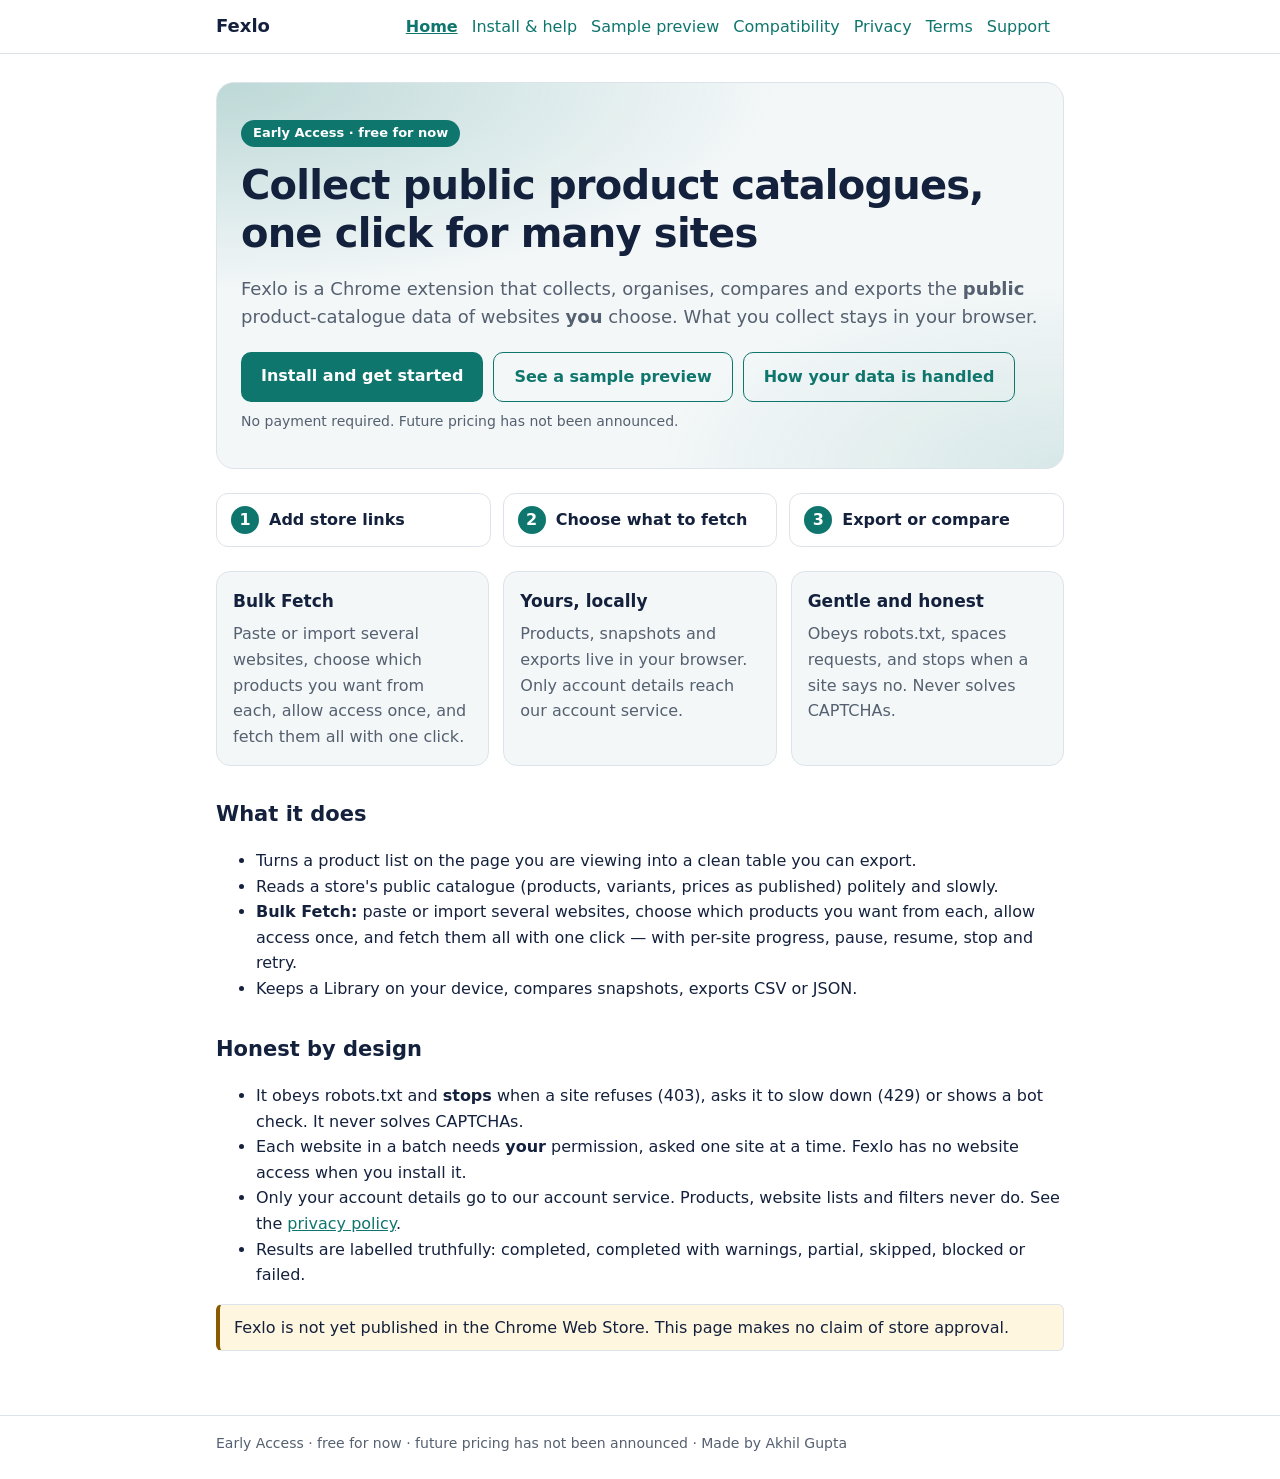
==== index.html @ f98edcd8 "Fexlo public information pages (privacy, terms, support, install, compatibility) Co-Authored-By: Cla" ====
<!doctype html>
<html lang="en">
<head>
<meta charset="utf-8">
<meta name="viewport" content="width=device-width, initial-scale=1">
<meta http-equiv="Content-Security-Policy" content="default-src 'none'; style-src 'self'; script-src 'self'; img-src 'self' data:; connect-src 'none'; base-uri 'none'; form-action 'none'">
<meta name="referrer" content="no-referrer">
<meta name="description" content="Fexlo is a Chrome extension that collects, organises, compares and exports public product-catalogue data from websites you choose. Your data stays in your browser.">
<title>Fexlo — collect, organise and export public product catalogues</title>
<link rel="stylesheet" href="assets/site.css">
</head>
<body>
<header class="site"><div class="wrap"><a class="brand" href="index.html">Fexlo</a><nav aria-label="Main"><a href="index.html" aria-current="page">Home</a><a href="install.html">Install & help</a><a href="sample.html">Sample preview</a><a href="compatibility.html">Compatibility</a><a href="privacy.html">Privacy</a><a href="terms.html">Terms</a><a href="support.html">Support</a></nav></div></header>
<main><div class="wrap">
<section class="hero"><span class="badge">Early Access · free for now</span>
<h1>Collect public product catalogues, one click for many sites</h1>
<p class="lead">Fexlo is a Chrome extension that collects, organises, compares and exports the <strong>public</strong> product-catalogue data of websites <strong>you</strong> choose. What you collect stays in your browser.</p>
<p class="cta"><a class="btn" href="install.html">Install and get started</a> <a class="btn ghost" href="sample.html">See a sample preview</a> <a class="btn ghost" href="privacy.html">How your data is handled</a></p>
<p class="fine">No payment required. Future pricing has not been announced.</p></section>
<ol class="steps"><li><b>1</b><span>Add store links</span></li><li><b>2</b><span>Choose what to fetch</span></li><li><b>3</b><span>Export or compare</span></li></ol>
<div class="grid"><div class="tile"><h3>Bulk Fetch</h3><p>Paste or import several websites, choose which products you want from each, allow access once, and fetch them all with one click.</p></div><div class="tile"><h3>Yours, locally</h3><p>Products, snapshots and exports live in your browser. Only account details reach our account service.</p></div><div class="tile"><h3>Gentle and honest</h3><p>Obeys robots.txt, spaces requests, and stops when a site says no. Never solves CAPTCHAs.</p></div></div>
<h2>What it does</h2>
<ul>
<li>Turns a product list on the page you are viewing into a clean table you can export.</li>
<li>Reads a store's public catalogue (products, variants, prices as published) politely and slowly.</li>
<li><strong>Bulk Fetch:</strong> paste or import several websites, choose which products you want from each, allow access once, and fetch them all with one click — with per-site progress, pause, resume, stop and retry.</li>
<li>Keeps a Library on your device, compares snapshots, exports CSV or JSON.</li>
</ul>
<h2>Honest by design</h2>
<ul>
<li>It obeys robots.txt and <strong>stops</strong> when a site refuses (403), asks it to slow down (429) or shows a bot check. It never solves CAPTCHAs.</li>
<li>Each website in a batch needs <strong>your</strong> permission, asked one site at a time. Fexlo has no website access when you install it.</li>
<li>Only your account details go to our account service. Products, website lists and filters never do. See the <a href="privacy.html">privacy policy</a>.</li>
<li>Results are labelled truthfully: completed, completed with warnings, partial, skipped, blocked or failed.</li>
</ul>
<div class="notice">Fexlo is not yet published in the Chrome Web Store. This page makes no claim of store approval.</div>
</div></main>
<footer class="site"><div class="wrap">Early Access · free for now · future pricing has not been announced · Made by Akhil Gupta</div></footer>

</body>
</html>
---- assets/site.css ----
:root { --bg: #ffffff; --fg: #14213d; --muted: #556070; --line: #dde3ea; --accent: #0f766e; --accent-fg: #ffffff; --soft: #f3f7f8; --warn: #8a5a00; --warn-soft: #fff6e0; }
@media (prefers-color-scheme: dark) { :root { --bg: #0e1620; --fg: #e8eef5; --muted: #a7b3c2; --line: #263445; --accent: #2dd4bf; --accent-fg: #06201d; --soft: #15212e; --warn: #f5c25b; --warn-soft: #2b2310; } }
* { box-sizing: border-box; }
body { margin: 0; background: var(--bg); color: var(--fg); font: 16px/1.6 system-ui, -apple-system, "Segoe UI", Roboto, sans-serif; }
a { color: var(--accent); }
.wrap { max-width: 880px; margin: 0 auto; padding: 0 16px; }
header.site { border-bottom: 1px solid var(--line); }
header.site .wrap { display: flex; flex-wrap: wrap; align-items: center; justify-content: space-between; gap: 8px 16px; padding-top: 12px; padding-bottom: 12px; }
header.site .brand { font-weight: 700; font-size: 18px; color: var(--fg); text-decoration: none; }
nav a { margin-right: 14px; text-decoration: none; }
nav a[aria-current="page"] { font-weight: 700; text-decoration: underline; }
main { padding: 28px 0 48px; }
h1 { font-size: 30px; line-height: 1.2; margin: 0 0 12px; }
h2 { font-size: 21px; margin: 32px 0 8px; }
h3 { font-size: 17px; margin: 22px 0 6px; }
.lead { font-size: 18px; color: var(--muted); }
.card { background: var(--soft); border: 1px solid var(--line); border-radius: 10px; padding: 14px 16px; margin: 16px 0; }
.notice { background: var(--warn-soft); border: 1px solid var(--line); border-left: 4px solid var(--warn); border-radius: 6px; padding: 10px 14px; margin: 16px 0; }
.table-scroll { overflow-x: auto; }
table { border-collapse: collapse; width: 100%; font-size: 15px; }
th, td { text-align: left; padding: 8px 10px; border-bottom: 1px solid var(--line); vertical-align: top; }
code { background: var(--soft); padding: 1px 5px; border-radius: 4px; font-size: .92em; }
blockquote { margin: 16px 0; padding: 4px 14px; border-left: 4px solid var(--line); color: var(--muted); }
footer.site { border-top: 1px solid var(--line); color: var(--muted); font-size: 14px; }
footer.site .wrap { padding-top: 16px; padding-bottom: 24px; }
label { display: block; font-weight: 600; margin: 14px 0 4px; }
input[type=password] { width: 100%; padding: 10px; font: inherit; border: 1px solid var(--line); border-radius: 6px; background: var(--bg); color: var(--fg); }
button { font: inherit; padding: 10px 16px; border-radius: 6px; border: 1px solid var(--accent); background: var(--accent); color: var(--accent-fg); cursor: pointer; margin-top: 14px; }
button:disabled { opacity: .6; cursor: default; }
.err { color: #b42318; min-height: 1.2em; font-size: 14px; }
@media (prefers-color-scheme: dark) { .err { color: #ff8a80; } }
:focus-visible { outline: 3px solid var(--accent); outline-offset: 2px; }
@media (max-width: 480px) { h1 { font-size: 25px; } }

.hero { padding: 36px 24px; margin: 0 0 24px; border-radius: 18px; border: 1px solid var(--line); background: radial-gradient(110% 90% at 0% 0%, color-mix(in srgb, var(--accent) 24%, transparent), transparent 60%), radial-gradient(80% 80% at 100% 100%, color-mix(in srgb, var(--accent) 12%, transparent), transparent 60%), var(--soft); }
.hero h1 { font-size: 40px; letter-spacing: -.02em; }
.badge { display: inline-block; padding: 3px 12px; border-radius: 999px; background: var(--accent); color: var(--accent-fg); font-size: 13px; font-weight: 700; margin-bottom: 14px; }
.cta { display: flex; flex-wrap: wrap; gap: 10px; margin: 20px 0 8px; }
.btn { display: inline-block; padding: 11px 20px; border-radius: 10px; background: var(--accent); color: var(--accent-fg); font-weight: 700; text-decoration: none; }
.btn.ghost { background: transparent; color: var(--accent); border: 1px solid var(--accent); }
.fine { color: var(--muted); font-size: 14px; margin: 4px 0 0; }
.steps { list-style: none; display: grid; grid-template-columns: repeat(3, 1fr); gap: 12px; padding: 0; margin: 0 0 24px; }
.steps li { display: flex; align-items: center; gap: 10px; padding: 12px 14px; border: 1px solid var(--line); border-radius: 12px; font-weight: 600; }
.steps b { display: grid; place-items: center; flex: none; width: 28px; height: 28px; border-radius: 50%; background: var(--accent); color: var(--accent-fg); }
.grid { display: grid; grid-template-columns: repeat(auto-fit, minmax(220px, 1fr)); gap: 14px; margin: 0 0 8px; }
.tile { border: 1px solid var(--line); border-radius: 14px; padding: 16px; background: var(--soft); }
.tile h3 { margin: 0 0 6px; } .tile p { margin: 0; color: var(--muted); }
@media (max-width: 600px) { .hero h1 { font-size: 28px; } .steps { grid-template-columns: 1fr; } }
@media (prefers-reduced-motion: no-preference) { .btn { transition: transform .12s ease; } .btn:hover { transform: translateY(-1px); } }
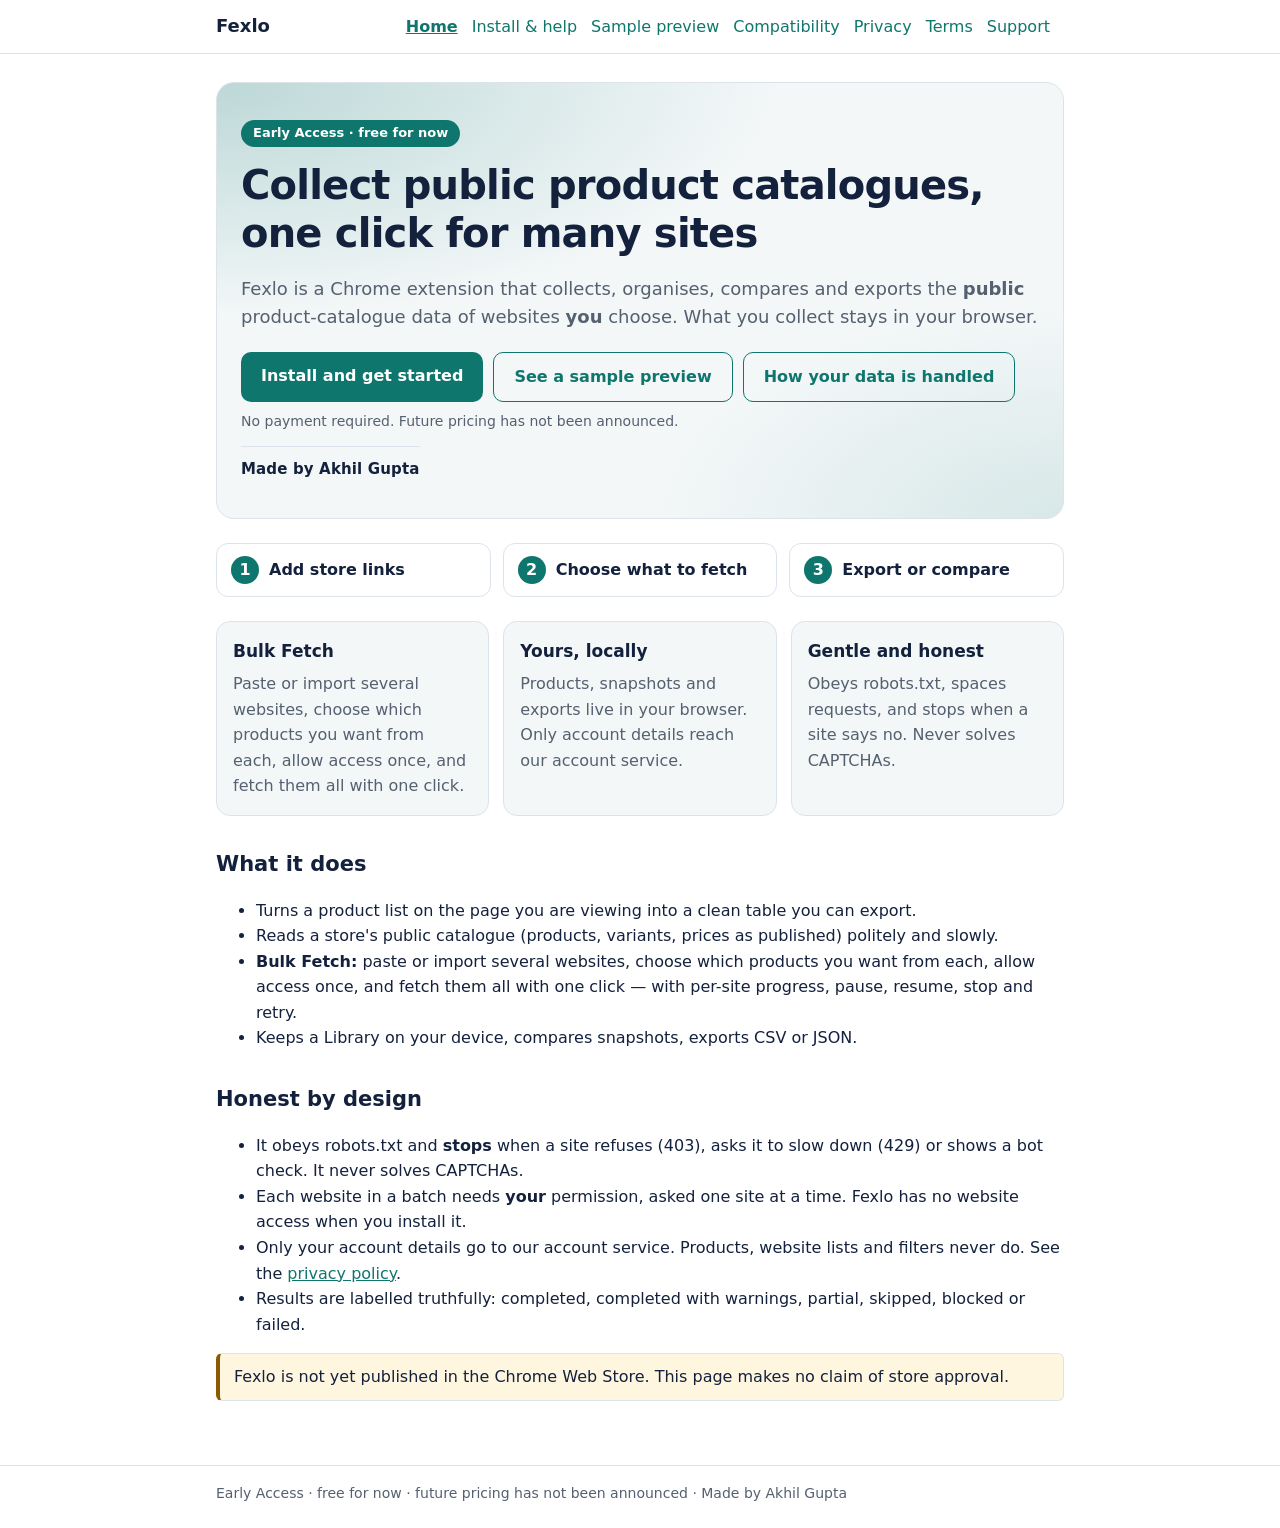
==== commit 34b2d886: "Callback page no longer claims verification without a token; creator credit on the homepage Co-Autho" ====
--- a/index.html
+++ b/index.html
@@ -16,7 +16,8 @@
 <h1>Collect public product catalogues, one click for many sites</h1>
 <p class="lead">Fexlo is a Chrome extension that collects, organises, compares and exports the <strong>public</strong> product-catalogue data of websites <strong>you</strong> choose. What you collect stays in your browser.</p>
 <p class="cta"><a class="btn" href="install.html">Install and get started</a> <a class="btn ghost" href="sample.html">See a sample preview</a> <a class="btn ghost" href="privacy.html">How your data is handled</a></p>
-<p class="fine">No payment required. Future pricing has not been announced.</p></section>
+<p class="fine">No payment required. Future pricing has not been announced.</p>
+<p class="credit">Made by Akhil Gupta</p></section>
 <ol class="steps"><li><b>1</b><span>Add store links</span></li><li><b>2</b><span>Choose what to fetch</span></li><li><b>3</b><span>Export or compare</span></li></ol>
 <div class="grid"><div class="tile"><h3>Bulk Fetch</h3><p>Paste or import several websites, choose which products you want from each, allow access once, and fetch them all with one click.</p></div><div class="tile"><h3>Yours, locally</h3><p>Products, snapshots and exports live in your browser. Only account details reach our account service.</p></div><div class="tile"><h3>Gentle and honest</h3><p>Obeys robots.txt, spaces requests, and stops when a site says no. Never solves CAPTCHAs.</p></div></div>
 <h2>What it does</h2>
--- a/assets/site.css
+++ b/assets/site.css
@@ -39,6 +39,7 @@
 .btn { display: inline-block; padding: 11px 20px; border-radius: 10px; background: var(--accent); color: var(--accent-fg); font-weight: 700; text-decoration: none; }
 .btn.ghost { background: transparent; color: var(--accent); border: 1px solid var(--accent); }
 .fine { color: var(--muted); font-size: 14px; margin: 4px 0 0; }
+.credit { display: inline-block; margin: 14px 0 0; padding-top: 10px; border-top: 1px solid var(--line); font-weight: 700; font-size: 15px; letter-spacing: .01em; }
 .steps { list-style: none; display: grid; grid-template-columns: repeat(3, 1fr); gap: 12px; padding: 0; margin: 0 0 24px; }
 .steps li { display: flex; align-items: center; gap: 10px; padding: 12px 14px; border: 1px solid var(--line); border-radius: 12px; font-weight: 600; }
 .steps b { display: grid; place-items: center; flex: none; width: 28px; height: 28px; border-radius: 50%; background: var(--accent); color: var(--accent-fg); }
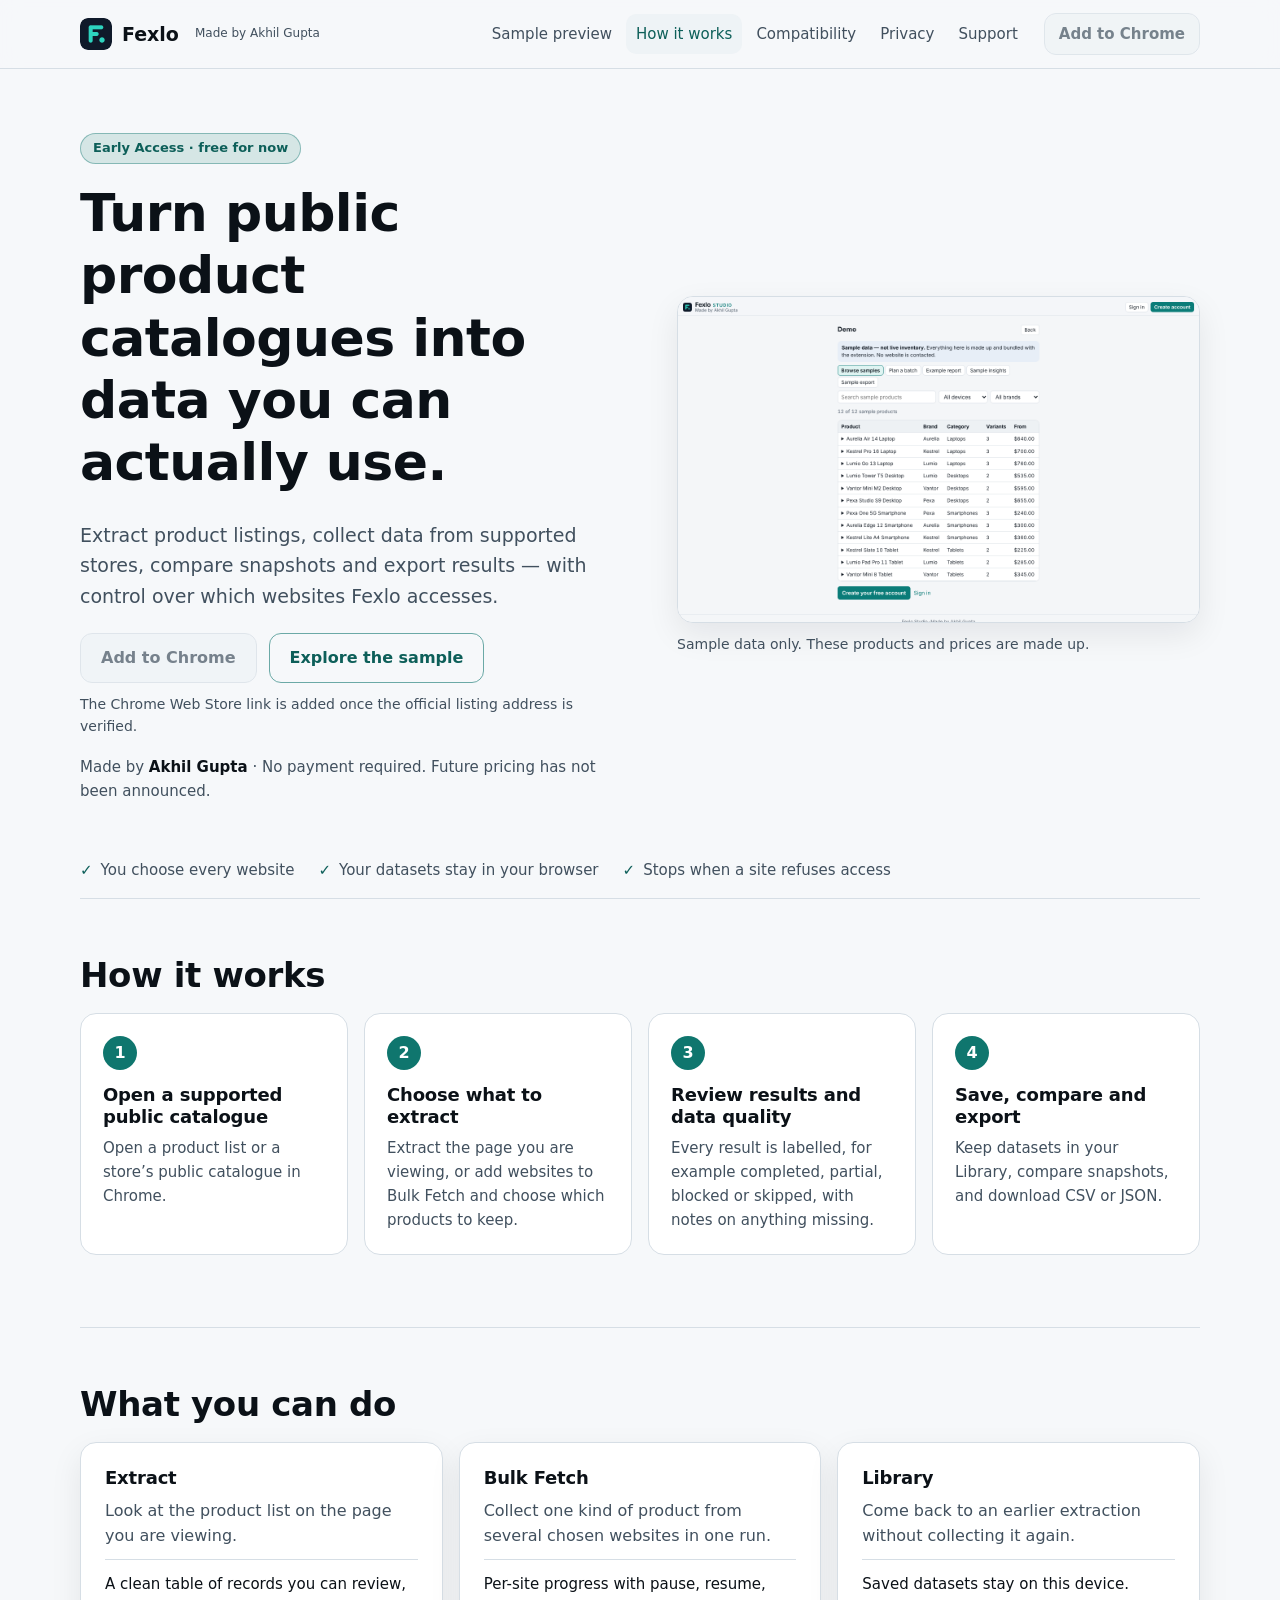
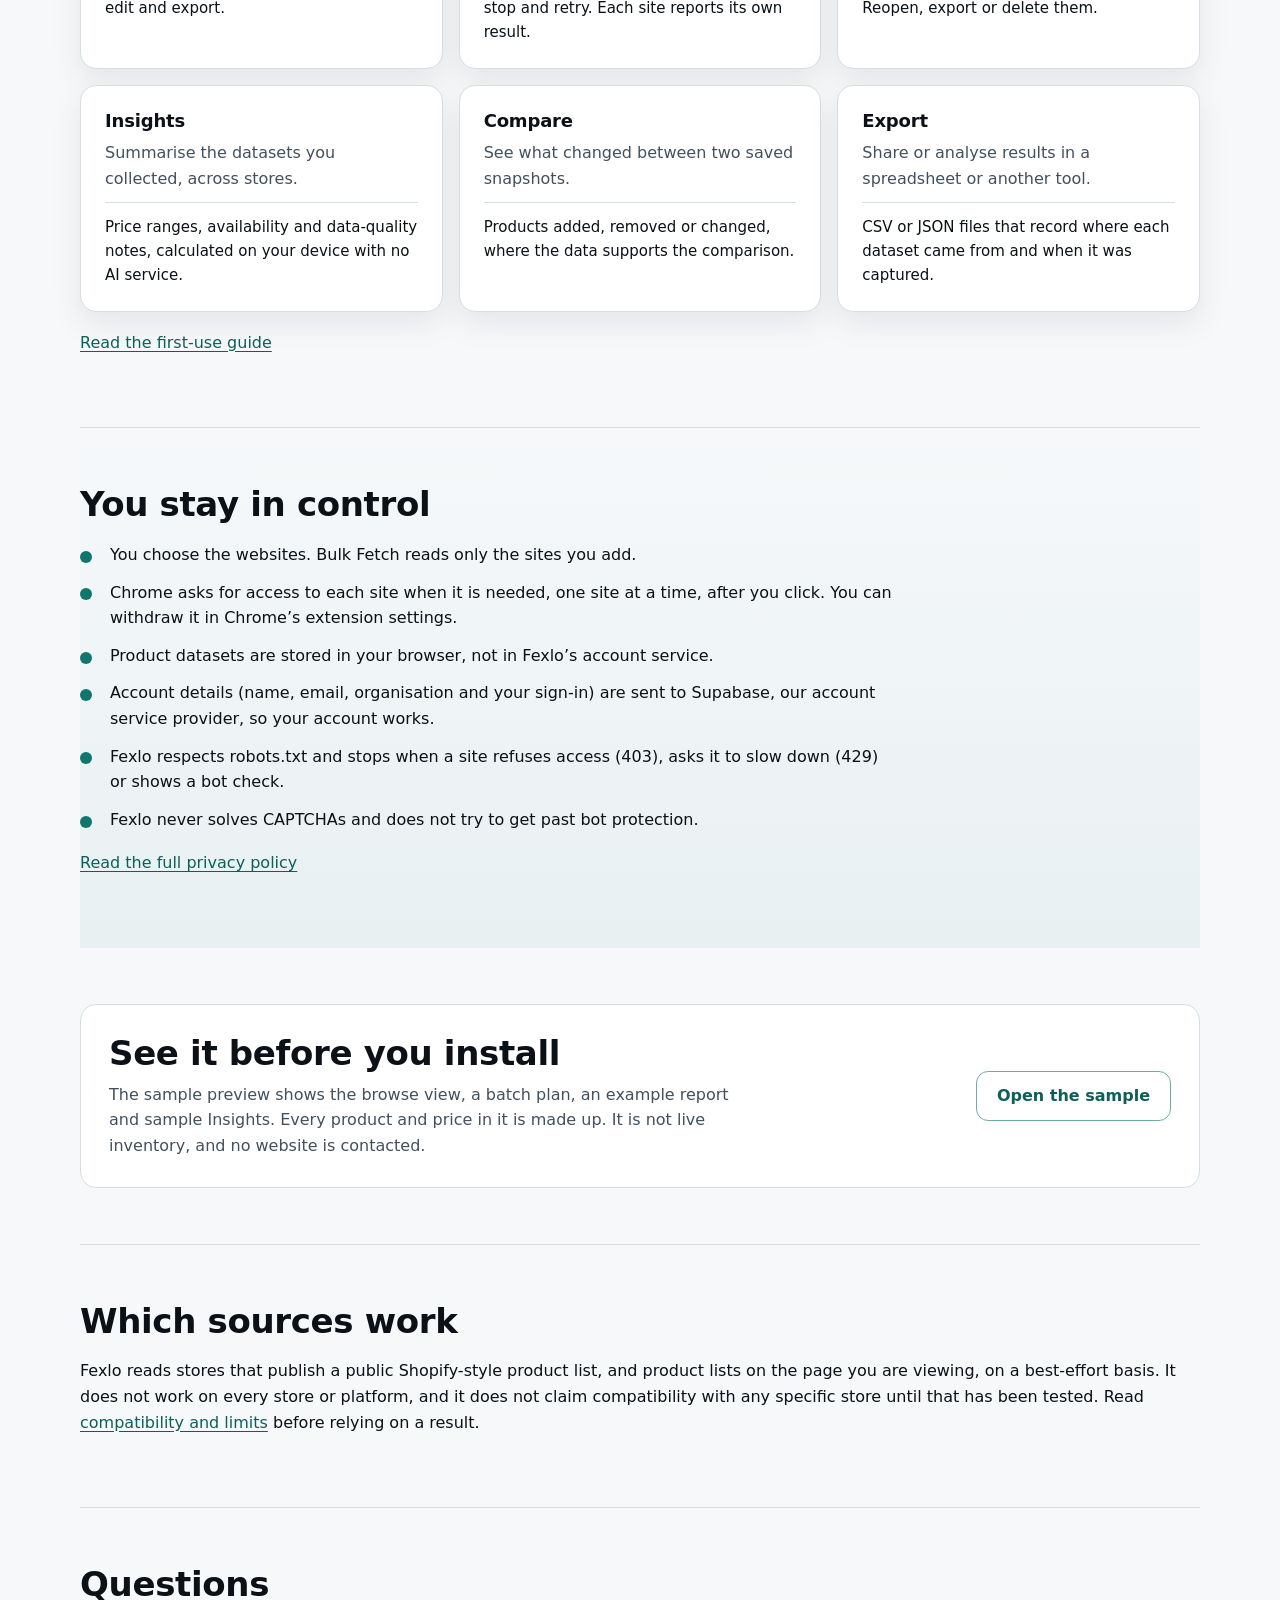
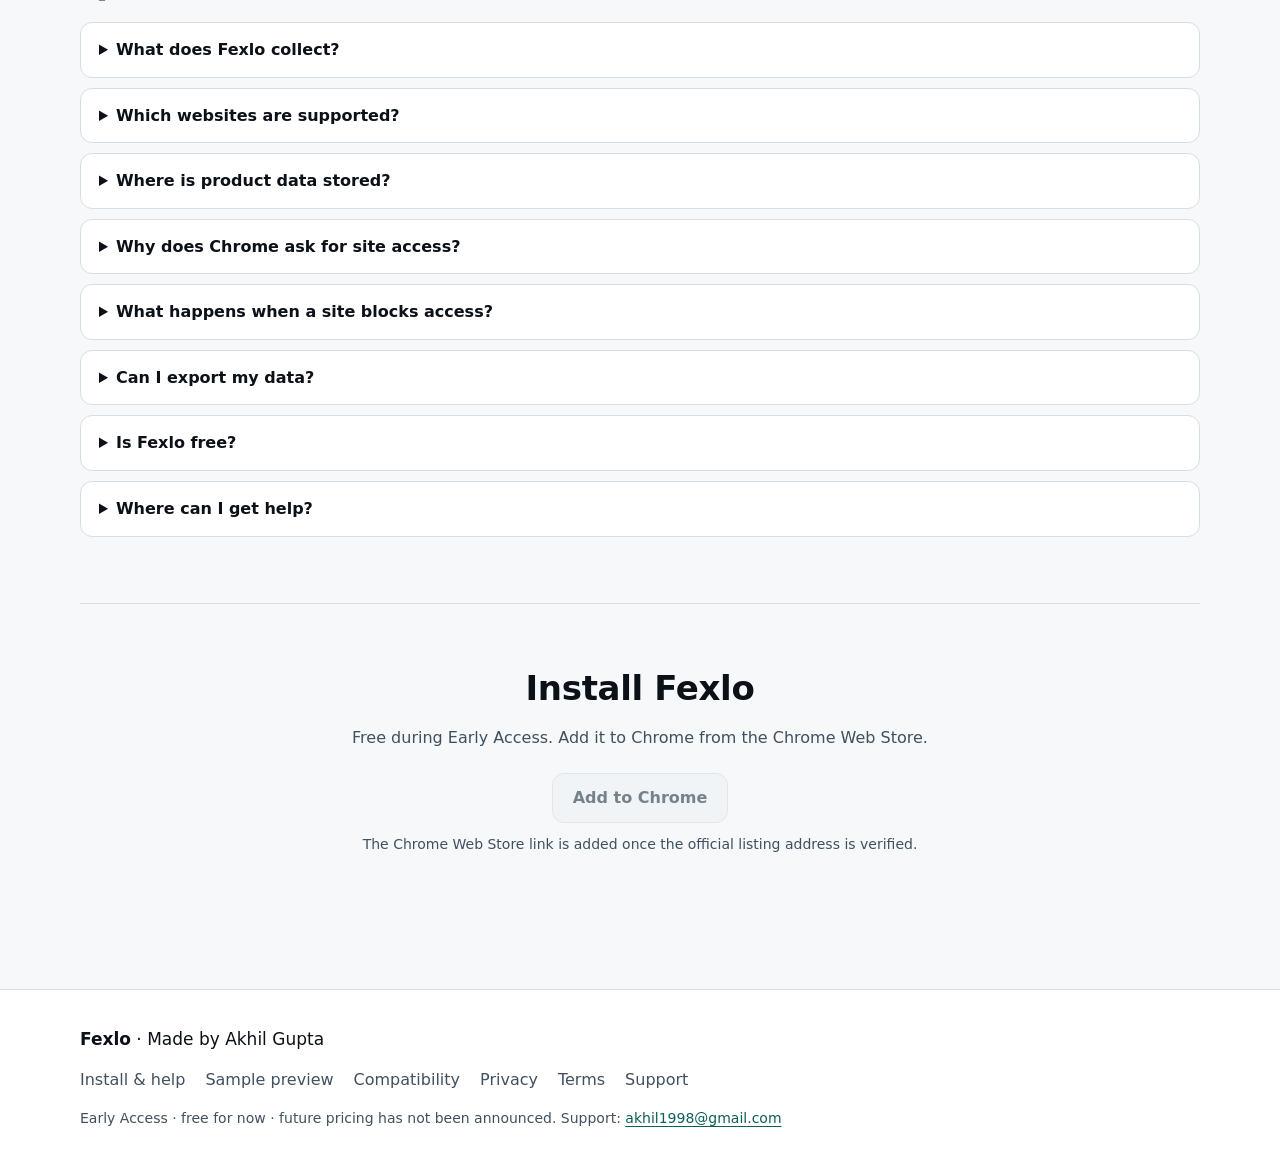
==== commit 363e08c2: "Upgrade Fexlo public website for Chrome Web Store launch Co-Authored-By: Claude Sonnet 5.5 <noreply@" ====
--- a/index.html
+++ b/index.html
@@ -5,38 +5,124 @@
 <meta name="viewport" content="width=device-width, initial-scale=1">
 <meta http-equiv="Content-Security-Policy" content="default-src 'none'; style-src 'self'; script-src 'self'; img-src 'self' data:; connect-src 'none'; base-uri 'none'; form-action 'none'">
 <meta name="referrer" content="no-referrer">
-<meta name="description" content="Fexlo is a Chrome extension that collects, organises, compares and exports public product-catalogue data from websites you choose. Your data stays in your browser.">
-<title>Fexlo — collect, organise and export public product catalogues</title>
+<meta name="description" content="Fexlo is a Chrome extension that extracts, collects, compares and exports public product-catalogue data from websites you choose. Your datasets stay in your browser.">
+
+<link rel="canonical" href="https://akhilguptahub.github.io/fexlo-public-info/">
+<meta property="og:url" content="https://akhilguptahub.github.io/fexlo-public-info/">
+<meta property="og:site_name" content="Fexlo">
+<meta property="og:type" content="website">
+<meta property="og:title" content="Fexlo — collect, compare and export public product data">
+<meta property="og:description" content="Fexlo is a Chrome extension that extracts, collects, compares and exports public product-catalogue data from websites you choose. Your datasets stay in your browser.">
+<meta property="og:image" content="https://akhilguptahub.github.io/fexlo-public-info/assets/img/og.png">
+<meta name="twitter:card" content="summary_large_image">
+<link rel="icon" href="assets/img/icon-128.png" type="image/png">
 <link rel="stylesheet" href="assets/site.css">
+<title>Fexlo — collect, compare and export public product data</title>
 </head>
 <body>
-<header class="site"><div class="wrap"><a class="brand" href="index.html">Fexlo</a><nav aria-label="Main"><a href="index.html" aria-current="page">Home</a><a href="install.html">Install & help</a><a href="sample.html">Sample preview</a><a href="compatibility.html">Compatibility</a><a href="privacy.html">Privacy</a><a href="terms.html">Terms</a><a href="support.html">Support</a></nav></div></header>
-<main><div class="wrap">
-<section class="hero"><span class="badge">Early Access · free for now</span>
-<h1>Collect public product catalogues, one click for many sites</h1>
-<p class="lead">Fexlo is a Chrome extension that collects, organises, compares and exports the <strong>public</strong> product-catalogue data of websites <strong>you</strong> choose. What you collect stays in your browser.</p>
-<p class="cta"><a class="btn" href="install.html">Install and get started</a> <a class="btn ghost" href="sample.html">See a sample preview</a> <a class="btn ghost" href="privacy.html">How your data is handled</a></p>
-<p class="fine">No payment required. Future pricing has not been announced.</p>
-<p class="credit">Made by Akhil Gupta</p></section>
-<ol class="steps"><li><b>1</b><span>Add store links</span></li><li><b>2</b><span>Choose what to fetch</span></li><li><b>3</b><span>Export or compare</span></li></ol>
-<div class="grid"><div class="tile"><h3>Bulk Fetch</h3><p>Paste or import several websites, choose which products you want from each, allow access once, and fetch them all with one click.</p></div><div class="tile"><h3>Yours, locally</h3><p>Products, snapshots and exports live in your browser. Only account details reach our account service.</p></div><div class="tile"><h3>Gentle and honest</h3><p>Obeys robots.txt, spaces requests, and stops when a site says no. Never solves CAPTCHAs.</p></div></div>
-<h2>What it does</h2>
-<ul>
-<li>Turns a product list on the page you are viewing into a clean table you can export.</li>
-<li>Reads a store's public catalogue (products, variants, prices as published) politely and slowly.</li>
-<li><strong>Bulk Fetch:</strong> paste or import several websites, choose which products you want from each, allow access once, and fetch them all with one click — with per-site progress, pause, resume, stop and retry.</li>
-<li>Keeps a Library on your device, compares snapshots, exports CSV or JSON.</li>
+<a class="skip" href="#main">Skip to content</a>
+<header class="site-header"><div class="wrap bar">
+<a class="brand" href="index.html"><img src="assets/img/icon-128.png" alt="" width="32" height="32"><span>Fexlo</span><small>Made by Akhil Gupta</small></a>
+<nav class="nav" aria-label="Main"><a href="sample.html">Sample preview</a><a href="index.html#how" aria-current="page">How it works</a><a href="compatibility.html">Compatibility</a><a href="privacy.html">Privacy</a><a href="support.html">Support</a></nav>
+<span class="btn small is-pending" aria-disabled="true">Add to Chrome</span>
+</div></header>
+<main id="main"><div class="wrap">
+
+<section class="hero" aria-labelledby="hero-title">
+<div class="hero-copy">
+<p class="eyebrow">Early Access · free for now</p>
+<h1 id="hero-title">Turn public product catalogues into data you can actually use.</h1>
+<p class="lead">Extract product listings, collect data from supported stores, compare snapshots and export results — with control over which websites Fexlo accesses.</p>
+<div class="cta-row"><span class="btn primary is-pending" aria-disabled="true">Add to Chrome</span><a class="btn ghost" href="sample.html">Explore the sample</a></div>
+<p class="pending">The Chrome Web Store link is added once the official listing address is verified.</p>
+<p class="byline">Made by <strong>Akhil Gupta</strong> · No payment required. Future pricing has not been announced.</p>
+</div>
+<figure class="shot">
+<div class="frame"><img src="assets/img/demo-browse.png" alt="Fexlo browse view with a table of twelve made-up sample products, showing brand, category, variant count and price" width="1280" height="800" loading="eager" decoding="async"></div>
+<figcaption>Sample data only. These products and prices are made up.</figcaption>
+</figure>
+</section>
+<ul class="facts" aria-label="What makes Fexlo different">
+<li>You choose every website</li>
+<li>Your datasets stay in your browser</li>
+<li>Stops when a site refuses access</li>
 </ul>
-<h2>Honest by design</h2>
-<ul>
-<li>It obeys robots.txt and <strong>stops</strong> when a site refuses (403), asks it to slow down (429) or shows a bot check. It never solves CAPTCHAs.</li>
-<li>Each website in a batch needs <strong>your</strong> permission, asked one site at a time. Fexlo has no website access when you install it.</li>
-<li>Only your account details go to our account service. Products, website lists and filters never do. See the <a href="privacy.html">privacy policy</a>.</li>
-<li>Results are labelled truthfully: completed, completed with warnings, partial, skipped, blocked or failed.</li>
+
+<section id="how" class="section" aria-labelledby="how-title">
+<h2 id="how-title">How it works</h2>
+<ol class="steps">
+<li><span class="num" aria-hidden="true">1</span><h3>Open a supported public catalogue</h3><p>Open a product list or a store’s public catalogue in Chrome.</p></li>
+<li><span class="num" aria-hidden="true">2</span><h3>Choose what to extract</h3><p>Extract the page you are viewing, or add websites to Bulk Fetch and choose which products to keep.</p></li>
+<li><span class="num" aria-hidden="true">3</span><h3>Review results and data quality</h3><p>Every result is labelled, for example completed, partial, blocked or skipped, with notes on anything missing.</p></li>
+<li><span class="num" aria-hidden="true">4</span><h3>Save, compare and export</h3><p>Keep datasets in your Library, compare snapshots, and download CSV or JSON.</p></li>
+</ol>
+</section>
+
+<section class="section" aria-labelledby="features-title">
+<h2 id="features-title">What you can do</h2>
+<div class="cards">
+<article class="card"><h3>Extract</h3><p class="use">Look at the product list on the page you are viewing.</p><p class="outcome">A clean table of records you can review, edit and export.</p></article>
+<article class="card"><h3>Bulk Fetch</h3><p class="use">Collect one kind of product from several chosen websites in one run.</p><p class="outcome">Per-site progress with pause, resume, stop and retry. Each site reports its own result.</p></article>
+<article class="card"><h3>Library</h3><p class="use">Come back to an earlier extraction without collecting it again.</p><p class="outcome">Saved datasets stay on this device. Reopen, export or delete them.</p></article>
+<article class="card"><h3>Insights</h3><p class="use">Summarise the datasets you collected, across stores.</p><p class="outcome">Price ranges, availability and data-quality notes, calculated on your device with no AI service.</p></article>
+<article class="card"><h3>Compare</h3><p class="use">See what changed between two saved snapshots.</p><p class="outcome">Products added, removed or changed, where the data supports the comparison.</p></article>
+<article class="card"><h3>Export</h3><p class="use">Share or analyse results in a spreadsheet or another tool.</p><p class="outcome">CSV or JSON files that record where each dataset came from and when it was captured.</p></article>
+</div>
+<p class="more"><a href="install.html#first-use">Read the first-use guide</a></p>
+</section>
+
+<section id="privacy-control" class="section trust" aria-labelledby="trust-title">
+<h2 id="trust-title">You stay in control</h2>
+<ul class="checks">
+<li>You choose the websites. Bulk Fetch reads only the sites you add.</li>
+<li>Chrome asks for access to each site when it is needed, one site at a time, after you click. You can withdraw it in Chrome’s extension settings.</li>
+<li>Product datasets are stored in your browser, not in Fexlo’s account service.</li>
+<li>Account details (name, email, organisation and your sign-in) are sent to Supabase, our account service provider, so your account works.</li>
+<li>Fexlo respects robots.txt and stops when a site refuses access (403), asks it to slow down (429) or shows a bot check.</li>
+<li>Fexlo never solves CAPTCHAs and does not try to get past bot protection.</li>
 </ul>
-<div class="notice">Fexlo is not yet published in the Chrome Web Store. This page makes no claim of store approval.</div>
+<p class="more"><a href="privacy.html">Read the full privacy policy</a></p>
+</section>
+
+<section class="section band" aria-labelledby="sample-title">
+<div>
+<h2 id="sample-title">See it before you install</h2>
+<p>The sample preview shows the browse view, a batch plan, an example report and sample Insights. Every product and price in it is made up. It is not live inventory, and no website is contacted.</p>
+</div>
+<a class="btn ghost" href="sample.html">Open the sample</a>
+</section>
+
+<section class="section" aria-labelledby="compat-title">
+<h2 id="compat-title">Which sources work</h2>
+<p>Fexlo reads stores that publish a public Shopify-style product list, and product lists on the page you are viewing, on a best-effort basis. It does not work on every store or platform, and it does not claim compatibility with any specific store until that has been tested. Read <a href="compatibility.html">compatibility and limits</a> before relying on a result.</p>
+</section>
+
+<section class="section" id="faq" aria-labelledby="faq-title">
+<h2 id="faq-title">Questions</h2>
+<details><summary>What does Fexlo collect?</summary><p>Your account details (name, email, an optional organisation, and the password you sign in with) are sent to our account service, Supabase. Product data, your website lists, filters and batches stay in your browser. The <a href="privacy.html">privacy policy</a> lists each item.</p></details>
+<details><summary>Which websites are supported?</summary><p>Stores that publish a public Shopify-style product list, and product lists on the page you are viewing, on a best-effort basis. Fexlo does not work on every store or platform. See <a href="compatibility.html">compatibility and limits</a>.</p></details>
+<details><summary>Where is product data stored?</summary><p>In your browser, in the extension’s own storage on your device. It is not uploaded to Fexlo’s account service. Remove the extension, or delete data in the Library, to remove it.</p></details>
+<details><summary>Why does Chrome ask for site access?</summary><p>Chrome requires permission before an extension can read a website. Fexlo asks for each website you add in Bulk Fetch, one at a time, after you click. You can withdraw access in Chrome’s extension settings.</p></details>
+<details><summary>What happens when a site blocks access?</summary><p>Fexlo marks that site as blocked when it refuses access (403), asks it to slow down (429) or shows a bot check. It stops reading that site, does not try to get past the block, and the other sites in the batch continue.</p></details>
+<details><summary>Can I export my data?</summary><p>Yes. Results and saved datasets can be exported as CSV or JSON. Each export records the source and capture time of the data.</p></details>
+<details><summary>Is Fexlo free?</summary><p>Fexlo is free during Early Access. Future pricing has not been announced, so this is not a promise that it will stay free.</p></details>
+<details><summary>Where can I get help?</summary><p>Read the <a href="install.html">install and help guide</a>, then contact support using the address on the <a href="support.html">support page</a>. Include the Fexlo version (Settings, then About) and what the screen said.</p></details>
+</section>
+
+<section class="final" aria-labelledby="final-title">
+<h2 id="final-title">Install Fexlo</h2>
+<p>Free during Early Access. Add it to Chrome from the Chrome Web Store.</p>
+<div class="cta-row"><span class="btn primary is-pending" aria-disabled="true">Add to Chrome</span></div>
+<p class="pending">The Chrome Web Store link is added once the official listing address is verified.</p>
+</section>
 </div></main>
-<footer class="site"><div class="wrap">Early Access · free for now · future pricing has not been announced · Made by Akhil Gupta</div></footer>
+<footer class="site-footer"><div class="wrap foot">
+<p class="foot-brand"><strong>Fexlo</strong> · Made by Akhil Gupta</p>
+<nav class="foot-nav" aria-label="Footer">
+<a href="install.html">Install &amp; help</a><a href="sample.html">Sample preview</a><a href="compatibility.html">Compatibility</a><a href="privacy.html">Privacy</a><a href="terms.html">Terms</a><a href="support.html">Support</a>
+</nav>
+<p class="fine">Early Access · free for now · future pricing has not been announced. Support: <a href="mailto:akhil1998@gmail.com">akhil1998@gmail.com</a></p>
+</div></footer>
 
 </body>
 </html>
--- a/assets/site.css
+++ b/assets/site.css
@@ -1,50 +1,179 @@
-:root { --bg: #ffffff; --fg: #14213d; --muted: #556070; --line: #dde3ea; --accent: #0f766e; --accent-fg: #ffffff; --soft: #f3f7f8; --warn: #8a5a00; --warn-soft: #fff6e0; }
-@media (prefers-color-scheme: dark) { :root { --bg: #0e1620; --fg: #e8eef5; --muted: #a7b3c2; --line: #263445; --accent: #2dd4bf; --accent-fg: #06201d; --soft: #15212e; --warn: #f5c25b; --warn-soft: #2b2310; } }
+/* Fexlo public website. Static, no external fonts or scripts. Colours are tokens; light mode is a fallback. */
+:root {
+  color-scheme: dark;
+  --bg: #0b1117;
+  --surface: #111a23;
+  --surface-2: #162230;
+  --line: #22313f;
+  --text: #f4f7f9;
+  --muted: #b3c0cb;
+  --accent: #2dd4bf;
+  --accent-strong: #5eead4;
+  --accent-fg: #04201c;
+  --danger: #ff9a90;
+  --focus: #67e8f9;
+  --shadow: 0 18px 50px rgba(0, 0, 0, .35);
+  --radius: 16px;
+  --max: 1120px;
+  --gutter: 24px;
+}
+@media (prefers-color-scheme: light) {
+  :root:not([data-theme="dark"]) {
+    color-scheme: light;
+    --bg: #f6f8fa;
+    --surface: #ffffff;
+    --surface-2: #eef3f6;
+    --line: #d6dee5;
+    --text: #0b1117;
+    --muted: #41505e;
+    --accent: #0f766e;
+    --accent-strong: #0d5f59;
+    --accent-fg: #ffffff;
+    --danger: #b42318;
+    --focus: #0e7490;
+    --shadow: 0 12px 32px rgba(11, 17, 23, .08);
+  }
+}
 * { box-sizing: border-box; }
-body { margin: 0; background: var(--bg); color: var(--fg); font: 16px/1.6 system-ui, -apple-system, "Segoe UI", Roboto, sans-serif; }
-a { color: var(--accent); }
-.wrap { max-width: 880px; margin: 0 auto; padding: 0 16px; }
-header.site { border-bottom: 1px solid var(--line); }
-header.site .wrap { display: flex; flex-wrap: wrap; align-items: center; justify-content: space-between; gap: 8px 16px; padding-top: 12px; padding-bottom: 12px; }
-header.site .brand { font-weight: 700; font-size: 18px; color: var(--fg); text-decoration: none; }
-nav a { margin-right: 14px; text-decoration: none; }
-nav a[aria-current="page"] { font-weight: 700; text-decoration: underline; }
-main { padding: 28px 0 48px; }
-h1 { font-size: 30px; line-height: 1.2; margin: 0 0 12px; }
-h2 { font-size: 21px; margin: 32px 0 8px; }
-h3 { font-size: 17px; margin: 22px 0 6px; }
-.lead { font-size: 18px; color: var(--muted); }
-.card { background: var(--soft); border: 1px solid var(--line); border-radius: 10px; padding: 14px 16px; margin: 16px 0; }
-.notice { background: var(--warn-soft); border: 1px solid var(--line); border-left: 4px solid var(--warn); border-radius: 6px; padding: 10px 14px; margin: 16px 0; }
-.table-scroll { overflow-x: auto; }
-table { border-collapse: collapse; width: 100%; font-size: 15px; }
-th, td { text-align: left; padding: 8px 10px; border-bottom: 1px solid var(--line); vertical-align: top; }
-code { background: var(--soft); padding: 1px 5px; border-radius: 4px; font-size: .92em; }
-blockquote { margin: 16px 0; padding: 4px 14px; border-left: 4px solid var(--line); color: var(--muted); }
-footer.site { border-top: 1px solid var(--line); color: var(--muted); font-size: 14px; }
-footer.site .wrap { padding-top: 16px; padding-bottom: 24px; }
-label { display: block; font-weight: 600; margin: 14px 0 4px; }
-input[type=password] { width: 100%; padding: 10px; font: inherit; border: 1px solid var(--line); border-radius: 6px; background: var(--bg); color: var(--fg); }
-button { font: inherit; padding: 10px 16px; border-radius: 6px; border: 1px solid var(--accent); background: var(--accent); color: var(--accent-fg); cursor: pointer; margin-top: 14px; }
-button:disabled { opacity: .6; cursor: default; }
-.err { color: #b42318; min-height: 1.2em; font-size: 14px; }
-@media (prefers-color-scheme: dark) { .err { color: #ff8a80; } }
-:focus-visible { outline: 3px solid var(--accent); outline-offset: 2px; }
-@media (max-width: 480px) { h1 { font-size: 25px; } }
+html { -webkit-text-size-adjust: 100%; }
+body { margin: 0; background: var(--bg); color: var(--text); font: 16px/1.6 system-ui, -apple-system, "Segoe UI", Roboto, Helvetica, Arial, sans-serif; }
+img { max-width: 100%; height: auto; display: block; }
+a { color: var(--accent-strong); text-underline-offset: 3px; }
+h1, h2, h3 { line-height: 1.2; letter-spacing: -.01em; margin: 0 0 .5em; }
+h1 { font-size: clamp(30px, 4.6vw, 52px); font-weight: 800; }
+h2 { font-size: clamp(24px, 3vw, 34px); font-weight: 750; }
+h3 { font-size: 18px; font-weight: 700; }
+p { margin: 0 0 1em; }
+ul, ol { padding-left: 1.2em; }
+code { font-family: ui-monospace, Consolas, monospace; font-size: .92em; }
+:focus-visible { outline: 3px solid var(--focus); outline-offset: 3px; border-radius: 6px; }
+.skip { position: absolute; left: 12px; top: -48px; background: var(--accent); color: var(--accent-fg); padding: 10px 14px; border-radius: 10px; font-weight: 700; z-index: 10; }
+.skip:focus { top: 12px; }
+.wrap { width: min(100% - 2 * var(--gutter), var(--max)); margin-inline: auto; }
 
-.hero { padding: 36px 24px; margin: 0 0 24px; border-radius: 18px; border: 1px solid var(--line); background: radial-gradient(110% 90% at 0% 0%, color-mix(in srgb, var(--accent) 24%, transparent), transparent 60%), radial-gradient(80% 80% at 100% 100%, color-mix(in srgb, var(--accent) 12%, transparent), transparent 60%), var(--soft); }
-.hero h1 { font-size: 40px; letter-spacing: -.02em; }
-.badge { display: inline-block; padding: 3px 12px; border-radius: 999px; background: var(--accent); color: var(--accent-fg); font-size: 13px; font-weight: 700; margin-bottom: 14px; }
-.cta { display: flex; flex-wrap: wrap; gap: 10px; margin: 20px 0 8px; }
-.btn { display: inline-block; padding: 11px 20px; border-radius: 10px; background: var(--accent); color: var(--accent-fg); font-weight: 700; text-decoration: none; }
-.btn.ghost { background: transparent; color: var(--accent); border: 1px solid var(--accent); }
-.fine { color: var(--muted); font-size: 14px; margin: 4px 0 0; }
-.credit { display: inline-block; margin: 14px 0 0; padding-top: 10px; border-top: 1px solid var(--line); font-weight: 700; font-size: 15px; letter-spacing: .01em; }
-.steps { list-style: none; display: grid; grid-template-columns: repeat(3, 1fr); gap: 12px; padding: 0; margin: 0 0 24px; }
-.steps li { display: flex; align-items: center; gap: 10px; padding: 12px 14px; border: 1px solid var(--line); border-radius: 12px; font-weight: 600; }
-.steps b { display: grid; place-items: center; flex: none; width: 28px; height: 28px; border-radius: 50%; background: var(--accent); color: var(--accent-fg); }
-.grid { display: grid; grid-template-columns: repeat(auto-fit, minmax(220px, 1fr)); gap: 14px; margin: 0 0 8px; }
-.tile { border: 1px solid var(--line); border-radius: 14px; padding: 16px; background: var(--soft); }
-.tile h3 { margin: 0 0 6px; } .tile p { margin: 0; color: var(--muted); }
-@media (max-width: 600px) { .hero h1 { font-size: 28px; } .steps { grid-template-columns: 1fr; } }
-@media (prefers-reduced-motion: no-preference) { .btn { transition: transform .12s ease; } .btn:hover { transform: translateY(-1px); } }
+/* Header */
+.site-header { position: sticky; top: 0; z-index: 5; background: color-mix(in srgb, var(--bg) 88%, transparent); backdrop-filter: blur(10px); border-bottom: 1px solid var(--line); }
+.bar { display: flex; align-items: center; gap: 16px; min-height: 68px; flex-wrap: wrap; padding-block: 10px; }
+.brand { display: inline-flex; align-items: center; gap: 10px; color: var(--text); text-decoration: none; font-weight: 800; font-size: 19px; }
+.brand img { width: 32px; height: 32px; border-radius: 8px; }
+.brand small { display: none; color: var(--muted); font-weight: 500; font-size: 12px; margin-left: 6px; }
+.nav { display: flex; gap: 4px; flex-wrap: wrap; margin-left: auto; }
+.nav a { color: var(--muted); text-decoration: none; padding: 8px 10px; border-radius: 10px; font-size: 15px; }
+.nav a:hover { color: var(--text); background: var(--surface-2); }
+.nav a[aria-current="page"] { color: var(--accent-strong); background: var(--surface-2); }
+
+/* Buttons */
+.btn { display: inline-flex; align-items: center; justify-content: center; gap: 8px; min-height: 46px; padding: 11px 20px; border-radius: 12px; border: 1px solid transparent; text-decoration: none; font-weight: 700; font-size: 16px; cursor: pointer; font-family: inherit; }
+.btn.primary { background: var(--accent); color: var(--accent-fg); }
+.btn.primary:hover { background: var(--accent-strong); }
+.btn.ghost { color: var(--accent-strong); border-color: color-mix(in srgb, var(--accent) 60%, transparent); background: transparent; }
+.btn.ghost:hover { background: var(--surface-2); }
+.btn.small { min-height: 38px; padding: 8px 14px; font-size: 15px; }
+.btn.is-pending { opacity: .7; cursor: not-allowed; background: var(--surface-2); color: var(--muted); border-color: var(--line); }
+.cta-row { display: flex; flex-wrap: wrap; gap: 12px; margin: 22px 0 10px; }
+.pending { color: var(--muted); font-size: 14px; margin-top: 6px; }
+.fine { color: var(--muted); font-size: 14px; }
+
+/* Hero */
+.hero { display: grid; grid-template-columns: minmax(0, 1.05fr) minmax(0, 1fr); gap: 48px; align-items: center; padding: 64px 0 40px; }
+.eyebrow { display: inline-block; color: var(--accent-strong); background: color-mix(in srgb, var(--accent) 14%, transparent); border: 1px solid color-mix(in srgb, var(--accent) 40%, transparent); padding: 4px 12px; border-radius: 999px; font-size: 13px; font-weight: 700; margin-bottom: 18px; }
+.lead { font-size: 19px; color: var(--muted); max-width: 60ch; }
+.byline { color: var(--muted); font-size: 15px; margin-top: 18px; }
+.byline strong { color: var(--text); }
+.shot { margin: 0; }
+.frame { border: 1px solid var(--line); border-radius: var(--radius); overflow: hidden; background: var(--surface); box-shadow: var(--shadow); }
+.shot figcaption { color: var(--muted); font-size: 14px; margin-top: 10px; }
+.facts { list-style: none; display: flex; flex-wrap: wrap; gap: 10px 24px; padding: 0; margin: 0 0 16px; color: var(--muted); font-size: 15px; }
+.facts li::before { content: "✓"; color: var(--accent-strong); font-weight: 800; margin-right: 8px; }
+
+/* Sections */
+.section { padding: 56px 0; border-top: 1px solid var(--line); }
+.steps { list-style: none; padding: 0; display: grid; grid-template-columns: repeat(4, minmax(0, 1fr)); gap: 16px; counter-reset: none; }
+.steps li { background: var(--surface); border: 1px solid var(--line); border-radius: var(--radius); padding: 22px; }
+.num { display: inline-grid; place-items: center; width: 34px; height: 34px; border-radius: 50%; background: var(--accent); color: var(--accent-fg); font-weight: 800; margin-bottom: 14px; }
+.steps p { color: var(--muted); font-size: 15px; margin: 0; }
+.cards { display: grid; grid-template-columns: repeat(3, minmax(0, 1fr)); gap: 16px; }
+.card { background: var(--surface); border: 1px solid var(--line); border-radius: var(--radius); padding: 24px; box-shadow: var(--shadow); }
+.card h3 { color: var(--text); }
+.card .use { color: var(--muted); margin-bottom: 10px; }
+.card .outcome { color: var(--text); font-size: 15px; margin: 0; padding-top: 12px; border-top: 1px solid var(--line); }
+.more { margin-top: 18px; }
+.trust { background: linear-gradient(180deg, transparent, color-mix(in srgb, var(--accent) 6%, transparent)); }
+.checks { list-style: none; padding: 0; display: grid; gap: 12px; max-width: 80ch; }
+.checks li { position: relative; padding-left: 30px; color: var(--text); }
+.checks li::before { content: ""; position: absolute; left: 0; top: .55em; width: 12px; height: 12px; border-radius: 50%; background: var(--accent); }
+.band { display: flex; flex-wrap: wrap; align-items: center; justify-content: space-between; gap: 24px; background: var(--surface); border: 1px solid var(--line); border-radius: var(--radius); padding: 28px; margin-block: 56px; }
+.band p { color: var(--muted); margin: 0; max-width: 62ch; }
+.band h2 { margin-bottom: 8px; }
+.final { text-align: center; padding: 64px 0 80px; border-top: 1px solid var(--line); }
+.final p { color: var(--muted); }
+.final .cta-row { justify-content: center; }
+details { background: var(--surface); border: 1px solid var(--line); border-radius: 12px; padding: 14px 18px; margin-bottom: 10px; }
+summary { cursor: pointer; font-weight: 700; }
+details p { color: var(--muted); margin: 10px 0 0; }
+
+/* Footer */
+.site-footer { border-top: 1px solid var(--line); background: var(--surface); padding: 36px 0; margin-top: 40px; }
+.foot { display: grid; gap: 14px; }
+.foot-brand { margin: 0; font-size: 17px; }
+.foot-nav { display: flex; flex-wrap: wrap; gap: 8px 20px; }
+.foot-nav a { color: var(--muted); text-decoration: none; }
+.foot-nav a:hover { color: var(--text); text-decoration: underline; }
+.site-footer .fine { margin: 0; }
+
+/* Inner pages */
+.page-head { padding: 48px 0 16px; }
+.page-head h1 { font-size: clamp(28px, 4vw, 42px); }
+.install-cta { background: var(--surface); border: 1px solid var(--line); border-radius: var(--radius); padding: 28px; margin: 40px 0 28px; box-shadow: var(--shadow); }
+.install-cta .lead { margin-bottom: 0; }
+.notice { background: color-mix(in srgb, var(--accent) 10%, var(--surface)); border: 1px solid color-mix(in srgb, var(--accent) 35%, transparent); border-radius: 12px; padding: 16px 18px; margin: 24px 0; }
+.support-card { background: var(--surface); border: 1px solid var(--line); border-radius: var(--radius); padding: 24px; margin: 32px 0 8px; }
+.support-card .btn { margin: 8px 0 12px; word-break: break-all; }
+.auth-form { display: grid; gap: 10px; max-width: 440px; margin: 24px 0; }
+.auth-form label { font-weight: 700; }
+.auth-form input { font: inherit; padding: 12px 14px; border-radius: 10px; border: 1px solid var(--line); background: var(--surface); color: var(--text); }
+.auth-form .btn { justify-self: start; margin-top: 8px; }
+.err { color: var(--danger); min-height: 1.2em; font-size: 14px; }
+
+/* Documents rendered from store/*.md */
+.doc { padding: 8px 0 48px; max-width: 78ch; }
+.doc h1 { font-size: clamp(28px, 4vw, 42px); margin-top: 32px; }
+.doc h2 { font-size: 24px; margin-top: 40px; padding-top: 8px; border-top: 1px solid var(--line); }
+.doc h3 { margin-top: 28px; }
+.doc li { margin-bottom: 6px; }
+.doc a { word-break: break-word; }
+.table-scroll { overflow-x: auto; border: 1px solid var(--line); border-radius: 12px; margin: 16px 0 24px; }
+table { width: 100%; border-collapse: collapse; font-size: 15px; }
+caption { text-align: left; color: var(--muted); padding: 10px 12px; }
+th, td { text-align: left; padding: 10px 12px; border-bottom: 1px solid var(--line); vertical-align: top; }
+th { background: var(--surface-2); font-weight: 700; }
+
+/* Responsive */
+@media (min-width: 900px) { .brand small { display: inline; } }
+@media (max-width: 960px) {
+  .hero { grid-template-columns: 1fr; gap: 32px; padding-top: 40px; }
+  .steps { grid-template-columns: repeat(2, minmax(0, 1fr)); }
+  .cards { grid-template-columns: repeat(2, minmax(0, 1fr)); }
+}
+@media (max-width: 640px) {
+  :root { --gutter: 16px; }
+  .bar { gap: 10px; }
+  .nav { margin-left: 0; width: 100%; order: 3; justify-content: flex-start; gap: 0; }
+  .nav a { padding: 6px 8px; font-size: 14px; }
+  .btn.small { margin-left: auto; }
+  .lead { font-size: 17px; }
+  .steps, .cards { grid-template-columns: 1fr; }
+  .section { padding: 40px 0; }
+  .band { padding: 22px; }
+  .btn { width: 100%; }
+  .cta-row .btn { width: 100%; }
+  .btn.small { width: auto; }
+  .hero { padding-top: 28px; }
+}
+@media (prefers-reduced-motion: no-preference) {
+  .btn { transition: background-color .15s ease, transform .12s ease; }
+  .btn:hover { transform: translateY(-1px); }
+}
+@media (prefers-reduced-motion: reduce) {
+  * { transition: none !important; animation: none !important; scroll-behavior: auto !important; }
+}
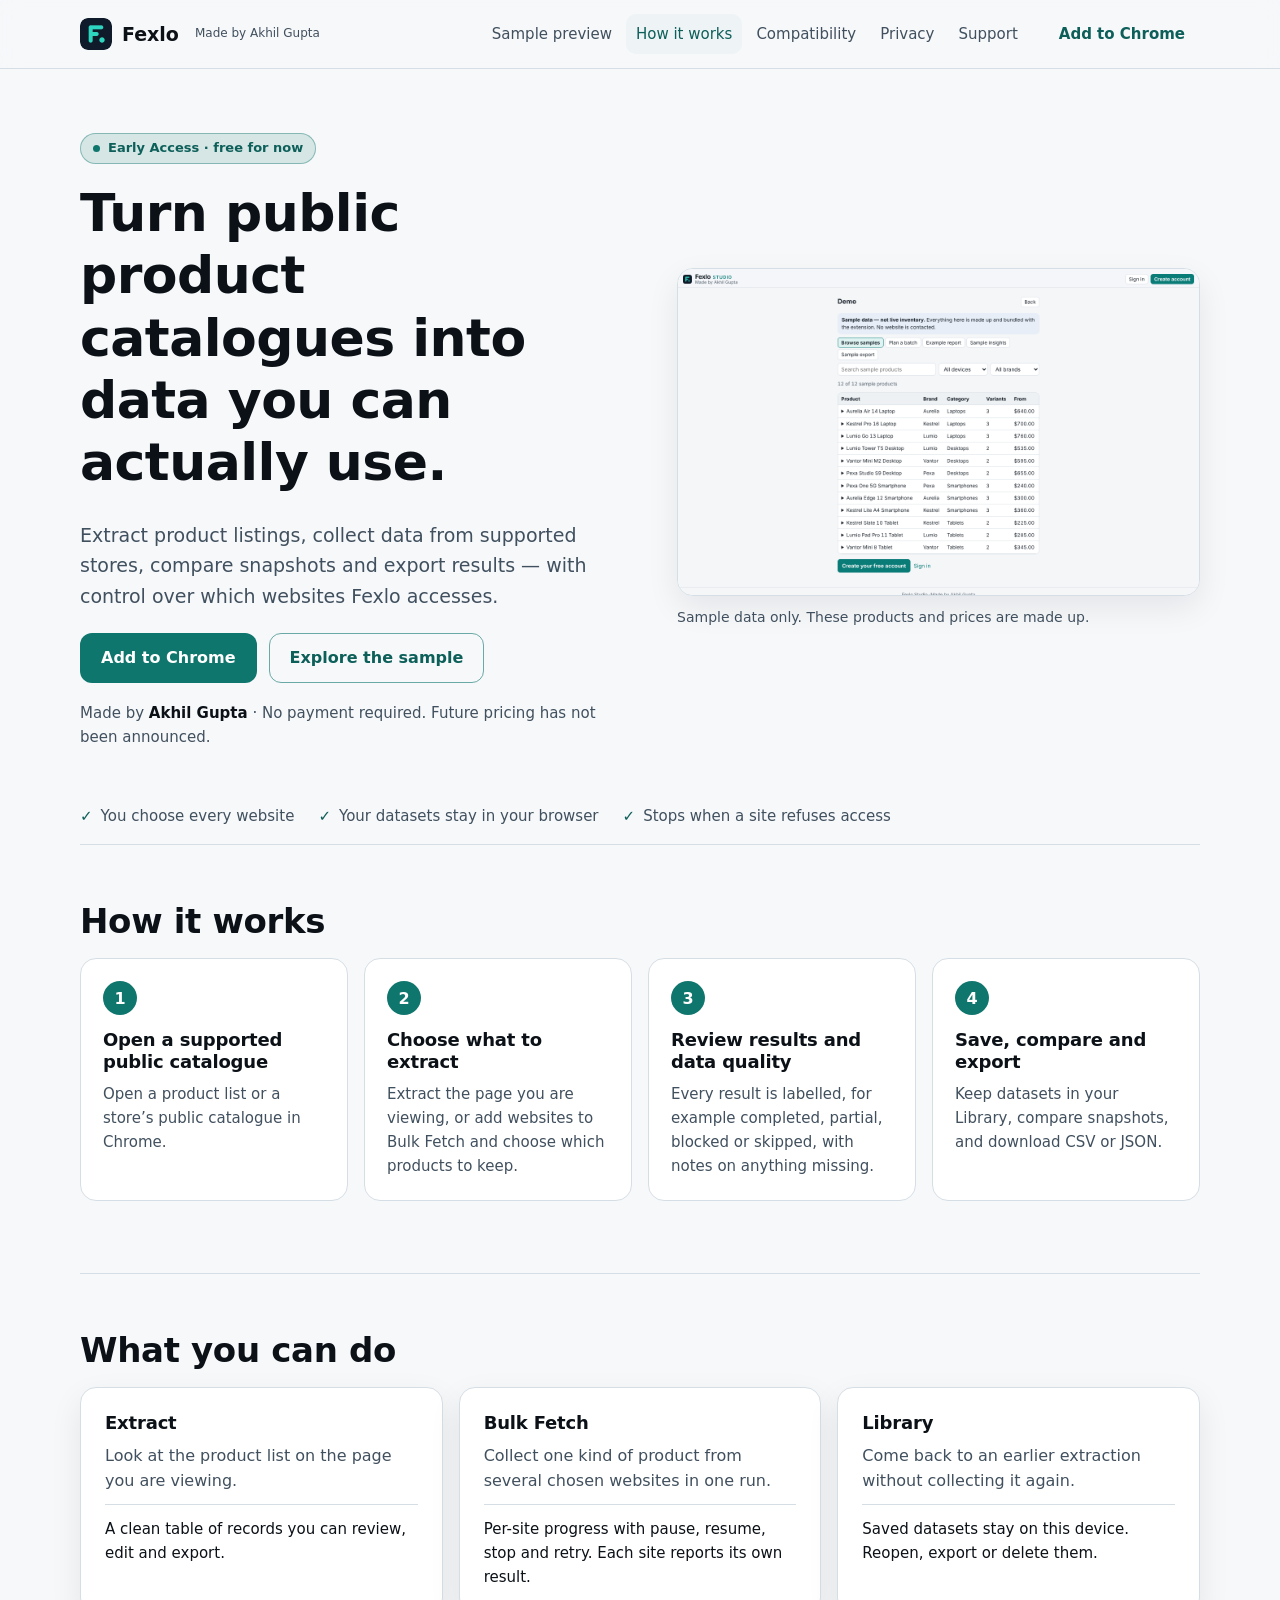
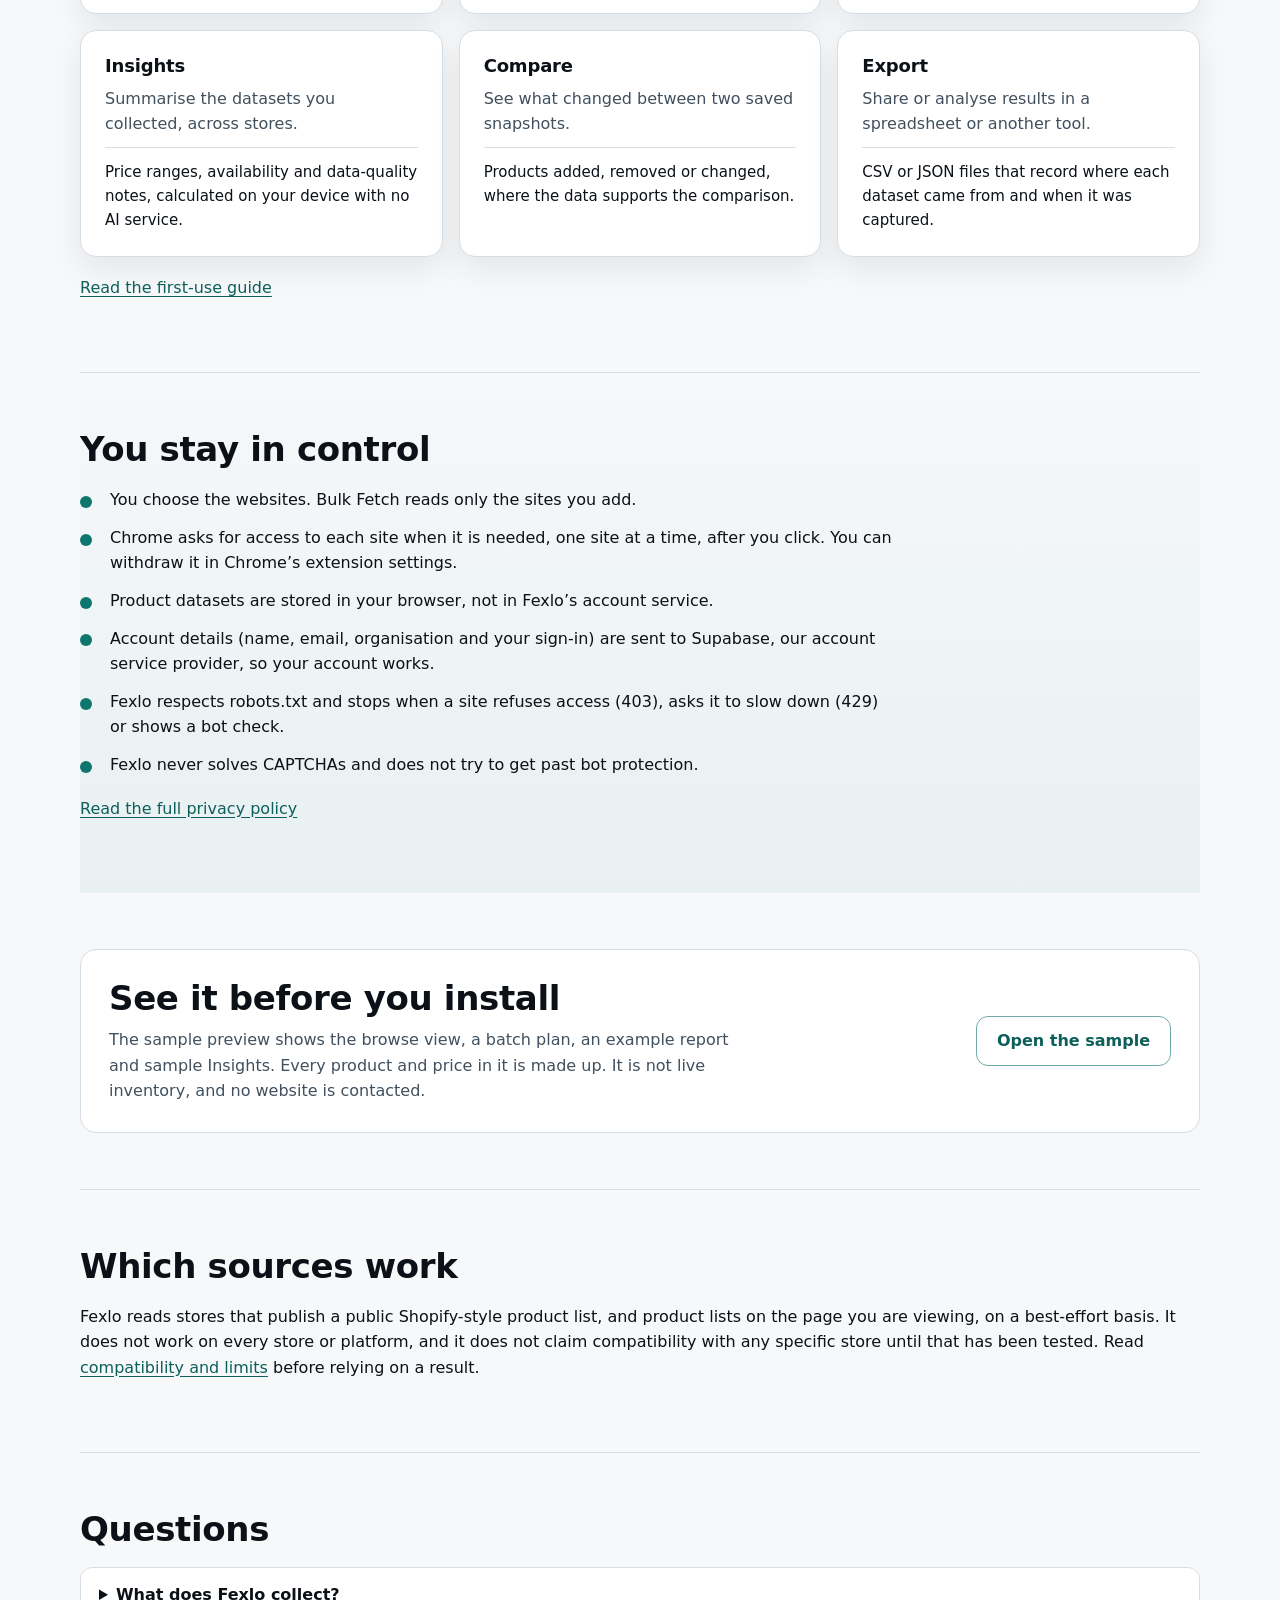
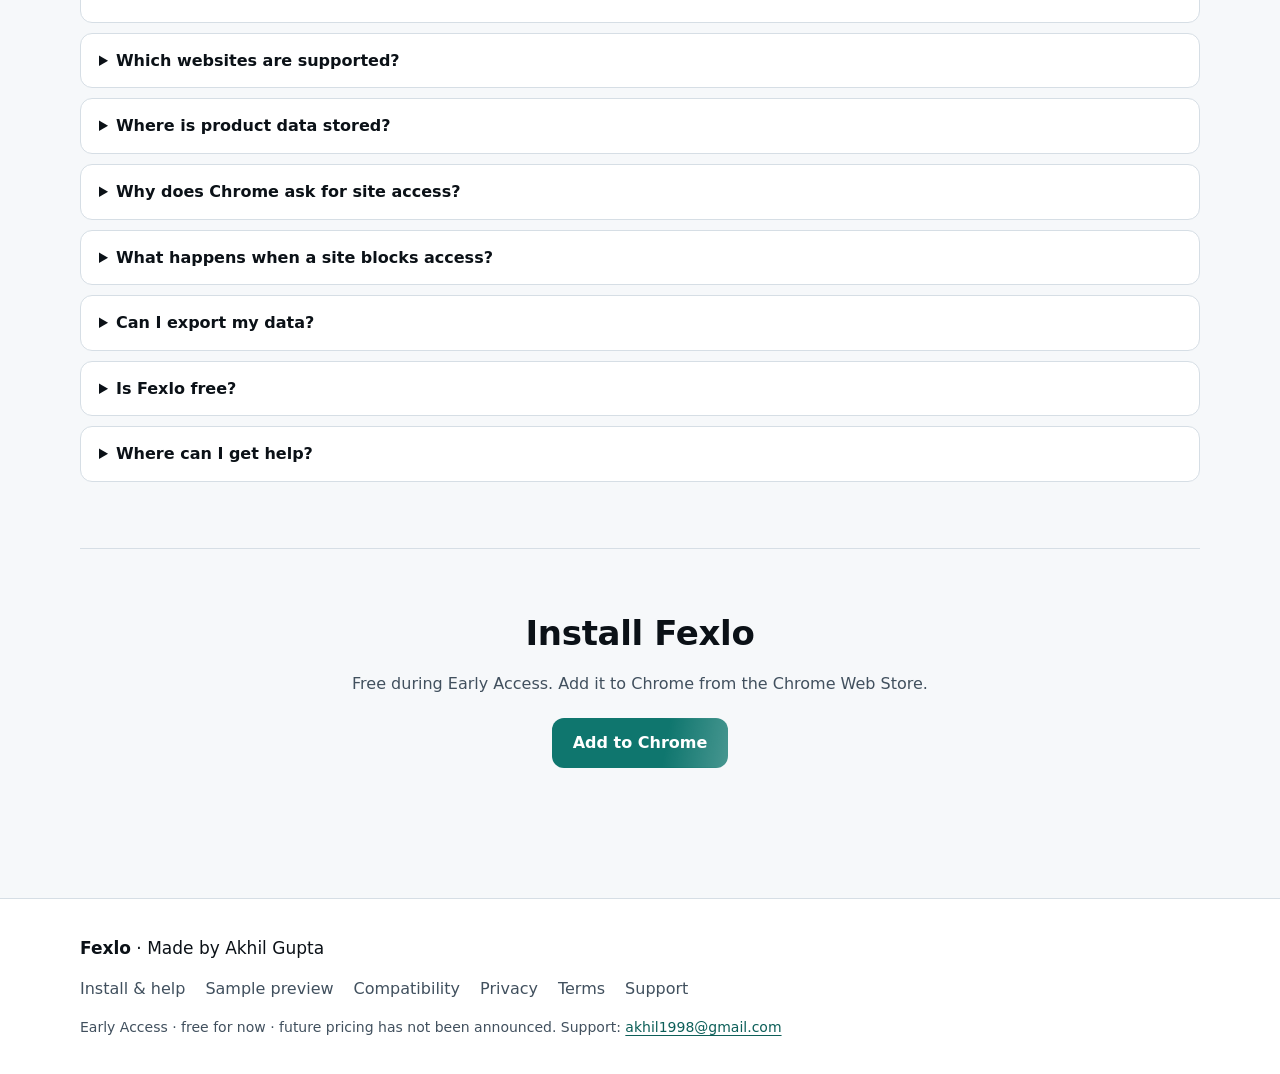
==== commit 76073ef1: "Link install buttons to the live Chrome Web Store listing; subtle motion Co-Authored-By: Claude Sonn" ====
--- a/index.html
+++ b/index.html
@@ -7,6 +7,7 @@
 <meta name="referrer" content="no-referrer">
 <meta name="description" content="Fexlo is a Chrome extension that extracts, collects, compares and exports public product-catalogue data from websites you choose. Your datasets stay in your browser.">
 
+<meta name="google-site-verification" content="BBXklo4WTtRbkPVbNYLopD2M79CPD8dFow9ihCWFyF0" />
 <link rel="canonical" href="https://akhilguptahub.github.io/fexlo-public-info/">
 <meta property="og:url" content="https://akhilguptahub.github.io/fexlo-public-info/">
 <meta property="og:site_name" content="Fexlo">
@@ -24,7 +25,7 @@
 <header class="site-header"><div class="wrap bar">
 <a class="brand" href="index.html"><img src="assets/img/icon-128.png" alt="" width="32" height="32"><span>Fexlo</span><small>Made by Akhil Gupta</small></a>
 <nav class="nav" aria-label="Main"><a href="sample.html">Sample preview</a><a href="index.html#how" aria-current="page">How it works</a><a href="compatibility.html">Compatibility</a><a href="privacy.html">Privacy</a><a href="support.html">Support</a></nav>
-<span class="btn small is-pending" aria-disabled="true">Add to Chrome</span>
+<a class="btn small" href="https://chromewebstore.google.com/detail/fexlo/kklmomfoohafpghcfpenhpkfamjjnphf" target="_blank" rel="noopener noreferrer">Add to Chrome</a>
 </div></header>
 <main id="main"><div class="wrap">
 
@@ -33,8 +34,8 @@
 <p class="eyebrow">Early Access · free for now</p>
 <h1 id="hero-title">Turn public product catalogues into data you can actually use.</h1>
 <p class="lead">Extract product listings, collect data from supported stores, compare snapshots and export results — with control over which websites Fexlo accesses.</p>
-<div class="cta-row"><span class="btn primary is-pending" aria-disabled="true">Add to Chrome</span><a class="btn ghost" href="sample.html">Explore the sample</a></div>
-<p class="pending">The Chrome Web Store link is added once the official listing address is verified.</p>
+<div class="cta-row"><a class="btn primary" href="https://chromewebstore.google.com/detail/fexlo/kklmomfoohafpghcfpenhpkfamjjnphf" target="_blank" rel="noopener noreferrer">Add to Chrome</a><a class="btn ghost" href="sample.html">Explore the sample</a></div>
+
 <p class="byline">Made by <strong>Akhil Gupta</strong> · No payment required. Future pricing has not been announced.</p>
 </div>
 <figure class="shot">
@@ -112,8 +113,8 @@
 <section class="final" aria-labelledby="final-title">
 <h2 id="final-title">Install Fexlo</h2>
 <p>Free during Early Access. Add it to Chrome from the Chrome Web Store.</p>
-<div class="cta-row"><span class="btn primary is-pending" aria-disabled="true">Add to Chrome</span></div>
-<p class="pending">The Chrome Web Store link is added once the official listing address is verified.</p>
+<div class="cta-row"><a class="btn primary" href="https://chromewebstore.google.com/detail/fexlo/kklmomfoohafpghcfpenhpkfamjjnphf" target="_blank" rel="noopener noreferrer">Add to Chrome</a></div>
+
 </section>
 </div></main>
 <footer class="site-footer"><div class="wrap foot">
--- a/assets/site.css
+++ b/assets/site.css
@@ -177,3 +177,41 @@
 @media (prefers-reduced-motion: reduce) {
   * { transition: none !important; animation: none !important; scroll-behavior: auto !important; }
 }
+
+/* Micro-animations: CSS only, subtle, and off for people who prefer reduced motion. */
+@keyframes rise { from { opacity: 0; transform: translateY(14px); } to { opacity: 1; transform: none; } }
+@keyframes ping { 0% { box-shadow: 0 0 0 0 color-mix(in srgb, var(--accent) 55%, transparent); } 100% { box-shadow: 0 0 0 10px transparent; } }
+@keyframes drift { 0%, 100% { transform: translateY(0); } 50% { transform: translateY(-6px); } }
+@keyframes shine { from { background-position: -200% 0; } to { background-position: 200% 0; } }
+@media (prefers-reduced-motion: no-preference) {
+  .hero-copy > * { animation: rise .6s cubic-bezier(.2, .7, .2, 1) both; }
+  .hero-copy > :nth-child(2) { animation-delay: .06s; }
+  .hero-copy > :nth-child(3) { animation-delay: .12s; }
+  .hero-copy > :nth-child(4) { animation-delay: .18s; }
+  .hero-copy > :nth-child(5) { animation-delay: .24s; }
+  .shot { animation: rise .7s .15s cubic-bezier(.2, .7, .2, 1) both; }
+  .frame { transition: transform .3s ease, box-shadow .3s ease; }
+  .shot:hover .frame { transform: translateY(-4px); box-shadow: 0 26px 60px rgba(0, 0, 0, .45); }
+  .eyebrow::before { content: ""; display: inline-block; width: 7px; height: 7px; border-radius: 50%; background: var(--accent); margin-right: 8px; vertical-align: middle; animation: ping 2s ease-out infinite; }
+  .facts li { animation: rise .5s both; }
+  .facts li:nth-child(2) { animation-delay: .08s; }
+  .facts li:nth-child(3) { animation-delay: .16s; }
+  .card { transition: transform .2s ease, border-color .2s ease, box-shadow .2s ease; }
+  .card:hover { transform: translateY(-3px); border-color: color-mix(in srgb, var(--accent) 50%, var(--line)); }
+  .num { transition: transform .25s ease, box-shadow .25s ease; }
+  .steps li:hover .num { transform: scale(1.08); box-shadow: 0 0 0 6px color-mix(in srgb, var(--accent) 16%, transparent); }
+  .checks li { transition: transform .2s ease; }
+  .checks li:hover { transform: translateX(4px); }
+  details[open] > p { animation: rise .25s ease both; }
+  summary { transition: color .15s ease; }
+  summary:hover { color: var(--accent-strong); }
+  .btn.primary:active { transform: scale(.98); }
+  .brand img { transition: transform .4s cubic-bezier(.2, .7, .2, 1); }
+  .brand:hover img { transform: rotate(-6deg) scale(1.06); }
+  .nav a { transition: background-color .15s ease, color .15s ease; }
+  .install-cta .btn.primary, .final .btn.primary { background-image: linear-gradient(100deg, transparent 30%, rgba(255, 255, 255, .28) 50%, transparent 70%); background-size: 220% 100%; animation: shine 3.6s ease-in-out infinite; }
+  .is-pending { animation: none !important; background-image: none !important; }
+  @supports (animation-timeline: view()) {
+    .steps li, .cards .card, .band, .checks li { animation: rise linear both; animation-timeline: view(); animation-range: entry 0% cover 30%; }
+  }
+}
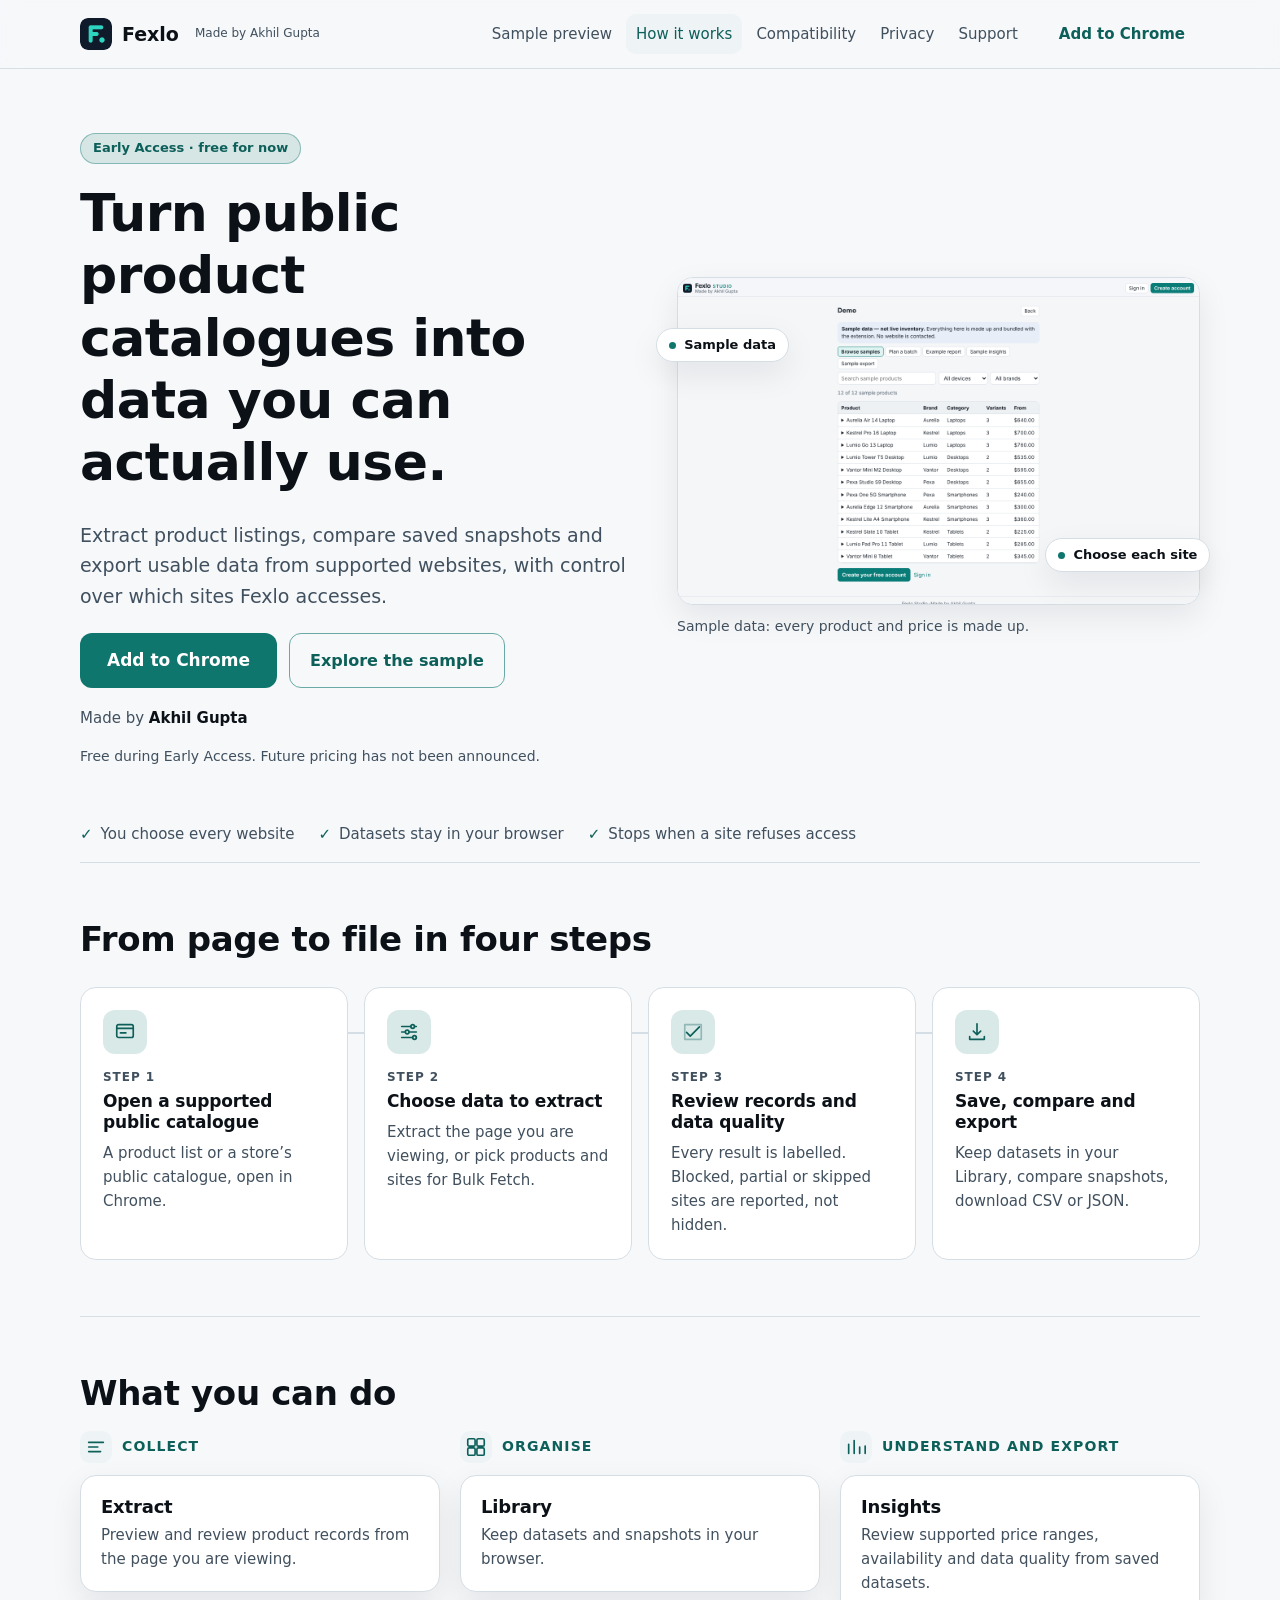
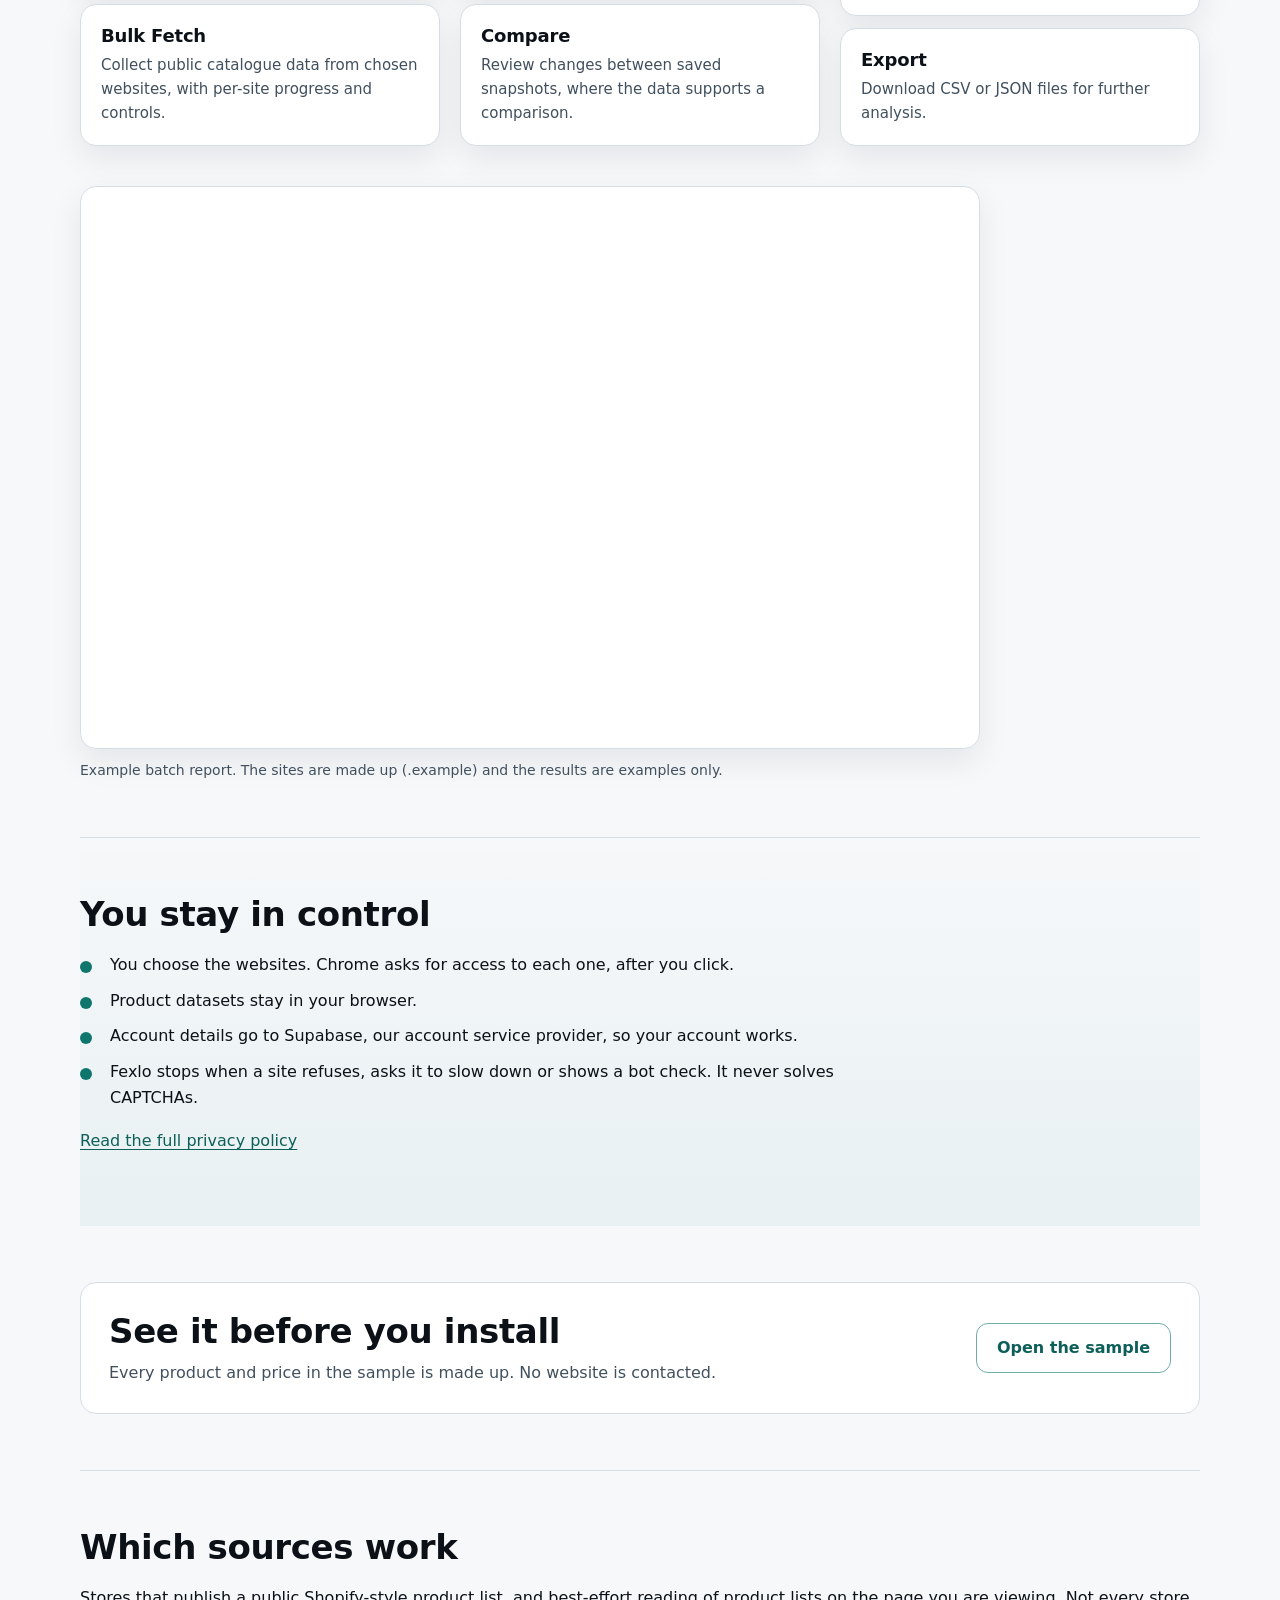
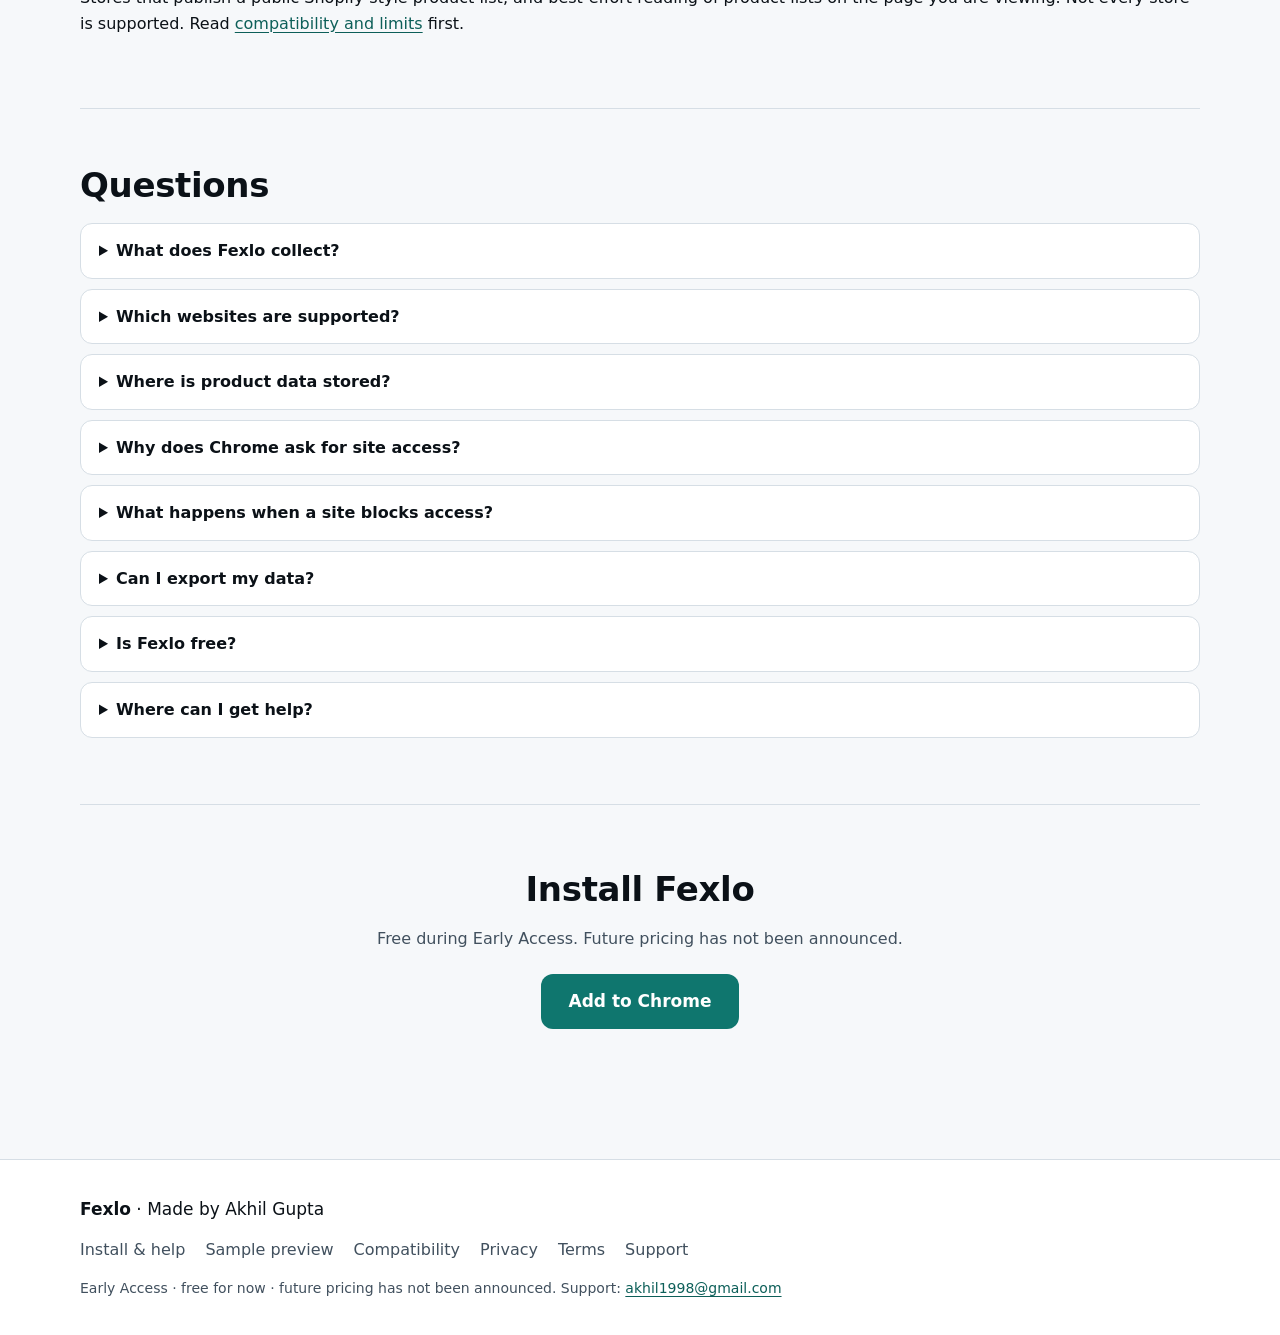
==== commit 10e3a272: "Upgrade public website: workflow diagram, feature chapters, shorter homepage, subtle motion Co-Autho" ====
--- a/index.html
+++ b/index.html
@@ -12,13 +12,13 @@
 <meta property="og:url" content="https://akhilguptahub.github.io/fexlo-public-info/">
 <meta property="og:site_name" content="Fexlo">
 <meta property="og:type" content="website">
-<meta property="og:title" content="Fexlo — collect, compare and export public product data">
+<meta property="og:title" content="Fexlo: collect, compare and export public product data">
 <meta property="og:description" content="Fexlo is a Chrome extension that extracts, collects, compares and exports public product-catalogue data from websites you choose. Your datasets stay in your browser.">
 <meta property="og:image" content="https://akhilguptahub.github.io/fexlo-public-info/assets/img/og.png">
 <meta name="twitter:card" content="summary_large_image">
 <link rel="icon" href="assets/img/icon-128.png" type="image/png">
 <link rel="stylesheet" href="assets/site.css">
-<title>Fexlo — collect, compare and export public product data</title>
+<title>Fexlo: collect, compare and export public product data</title>
 </head>
 <body>
 <a class="skip" href="#main">Skip to content</a>
@@ -33,54 +33,58 @@
 <div class="hero-copy">
 <p class="eyebrow">Early Access · free for now</p>
 <h1 id="hero-title">Turn public product catalogues into data you can actually use.</h1>
-<p class="lead">Extract product listings, collect data from supported stores, compare snapshots and export results — with control over which websites Fexlo accesses.</p>
-<div class="cta-row"><a class="btn primary" href="https://chromewebstore.google.com/detail/fexlo/kklmomfoohafpghcfpenhpkfamjjnphf" target="_blank" rel="noopener noreferrer">Add to Chrome</a><a class="btn ghost" href="sample.html">Explore the sample</a></div>
+<p class="lead">Extract product listings, compare saved snapshots and export usable data from supported websites, with control over which sites Fexlo accesses.</p>
+<div class="cta-row"><a class="btn primary big" href="https://chromewebstore.google.com/detail/fexlo/kklmomfoohafpghcfpenhpkfamjjnphf" target="_blank" rel="noopener noreferrer">Add to Chrome</a><a class="btn ghost" href="sample.html">Explore the sample</a></div>
 
-<p class="byline">Made by <strong>Akhil Gupta</strong> · No payment required. Future pricing has not been announced.</p>
+<p class="byline">Made by <strong>Akhil Gupta</strong></p>
+<p class="fine">Free during Early Access. Future pricing has not been announced.</p>
 </div>
 <figure class="shot">
-<div class="frame"><img src="assets/img/demo-browse.png" alt="Fexlo browse view with a table of twelve made-up sample products, showing brand, category, variant count and price" width="1280" height="800" loading="eager" decoding="async"></div>
-<figcaption>Sample data only. These products and prices are made up.</figcaption>
+<div class="frame"><img src="assets/img/demo-browse.png" alt="Fexlo browse view listing twelve made-up sample products with brand, category, variant count and price" width="1280" height="800" loading="eager" decoding="async"></div>
+<span class="callout c1">Sample data</span>
+<span class="callout c2">Choose each site</span>
+<figcaption>Sample data: every product and price is made up.</figcaption>
 </figure>
 </section>
-<ul class="facts" aria-label="What makes Fexlo different">
+<ul class="facts" aria-label="Key facts">
 <li>You choose every website</li>
-<li>Your datasets stay in your browser</li>
+<li>Datasets stay in your browser</li>
 <li>Stops when a site refuses access</li>
 </ul>
 
-<section id="how" class="section" aria-labelledby="how-title">
-<h2 id="how-title">How it works</h2>
-<ol class="steps">
-<li><span class="num" aria-hidden="true">1</span><h3>Open a supported public catalogue</h3><p>Open a product list or a store’s public catalogue in Chrome.</p></li>
-<li><span class="num" aria-hidden="true">2</span><h3>Choose what to extract</h3><p>Extract the page you are viewing, or add websites to Bulk Fetch and choose which products to keep.</p></li>
-<li><span class="num" aria-hidden="true">3</span><h3>Review results and data quality</h3><p>Every result is labelled, for example completed, partial, blocked or skipped, with notes on anything missing.</p></li>
-<li><span class="num" aria-hidden="true">4</span><h3>Save, compare and export</h3><p>Keep datasets in your Library, compare snapshots, and download CSV or JSON.</p></li>
+<section id="how" class="section" aria-labelledby="flow-title">
+<h2 id="flow-title">From page to file in four steps</h2>
+<div class="flow">
+<div class="flow-line" aria-hidden="true"><span class="flow-dot"></span></div>
+<ol class="flow-steps">
+<li class="stage stage-1"><span class="stage-icon" aria-hidden="true"><svg viewBox="0 0 24 24" aria-hidden="true"><rect x="3" y="4" width="18" height="14" rx="2"/><path d="M3 8h18M7 13h6"/></svg></span><span class="stage-no">Step 1</span><h3>Open a supported public catalogue</h3><p>A product list or a store’s public catalogue, open in Chrome.</p></li>
+<li class="stage stage-2"><span class="stage-icon" aria-hidden="true"><svg viewBox="0 0 24 24" aria-hidden="true"><path d="M4 6h10M18 6h2M4 12h4M12 12h8M4 18h12M20 18h0"/><circle cx="16" cy="6" r="2"/><circle cx="10" cy="12" r="2"/><circle cx="18" cy="18" r="2"/></svg></span><span class="stage-no">Step 2</span><h3>Choose data to extract</h3><p>Extract the page you are viewing, or pick products and sites for Bulk Fetch.</p></li>
+<li class="stage stage-3"><span class="stage-icon" aria-hidden="true"><svg viewBox="0 0 24 24" aria-hidden="true"><path d="M5 12.5l4 4 10-10"/><path d="M3 4h18v16H3z" opacity=".35"/></svg></span><span class="stage-no">Step 3</span><h3>Review records and data quality</h3><p>Every result is labelled. Blocked, partial or skipped sites are reported, not hidden.</p></li>
+<li class="stage stage-4"><span class="stage-icon" aria-hidden="true"><svg viewBox="0 0 24 24" aria-hidden="true"><path d="M12 3v12m0 0l-4-4m4 4l4-4"/><path d="M4 17v3h16v-3"/></svg></span><span class="stage-no">Step 4</span><h3>Save, compare and export</h3><p>Keep datasets in your Library, compare snapshots, download CSV or JSON.</p></li>
 </ol>
+</div>
 </section>
 
 <section class="section" aria-labelledby="features-title">
 <h2 id="features-title">What you can do</h2>
-<div class="cards">
-<article class="card"><h3>Extract</h3><p class="use">Look at the product list on the page you are viewing.</p><p class="outcome">A clean table of records you can review, edit and export.</p></article>
-<article class="card"><h3>Bulk Fetch</h3><p class="use">Collect one kind of product from several chosen websites in one run.</p><p class="outcome">Per-site progress with pause, resume, stop and retry. Each site reports its own result.</p></article>
-<article class="card"><h3>Library</h3><p class="use">Come back to an earlier extraction without collecting it again.</p><p class="outcome">Saved datasets stay on this device. Reopen, export or delete them.</p></article>
-<article class="card"><h3>Insights</h3><p class="use">Summarise the datasets you collected, across stores.</p><p class="outcome">Price ranges, availability and data-quality notes, calculated on your device with no AI service.</p></article>
-<article class="card"><h3>Compare</h3><p class="use">See what changed between two saved snapshots.</p><p class="outcome">Products added, removed or changed, where the data supports the comparison.</p></article>
-<article class="card"><h3>Export</h3><p class="use">Share or analyse results in a spreadsheet or another tool.</p><p class="outcome">CSV or JSON files that record where each dataset came from and when it was captured.</p></article>
+<div class="chapters">
+<div class="chapter"><p class="chapter-name"><span class="chapter-icon" aria-hidden="true"><svg viewBox="0 0 24 24" aria-hidden="true"><path d="M4 7h16M4 12h10M4 17h13"/></svg></span>Collect</p><article class="card"><h3>Extract</h3><p>Preview and review product records from the page you are viewing.</p></article><article class="card"><h3>Bulk Fetch</h3><p>Collect public catalogue data from chosen websites, with per-site progress and controls.</p></article></div>
+<div class="chapter"><p class="chapter-name"><span class="chapter-icon" aria-hidden="true"><svg viewBox="0 0 24 24" aria-hidden="true"><rect x="3" y="3" width="8" height="8" rx="1.5"/><rect x="13" y="3" width="8" height="8" rx="1.5"/><rect x="3" y="13" width="8" height="8" rx="1.5"/><rect x="13" y="13" width="8" height="8" rx="1.5"/></svg></span>Organise</p><article class="card"><h3>Library</h3><p>Keep datasets and snapshots in your browser.</p></article><article class="card"><h3>Compare</h3><p>Review changes between saved snapshots, where the data supports a comparison.</p></article></div>
+<div class="chapter"><p class="chapter-name"><span class="chapter-icon" aria-hidden="true"><svg viewBox="0 0 24 24" aria-hidden="true"><path d="M4 19V9m6 10V5m6 14v-7m6 7V11"/></svg></span>Understand and export</p><article class="card"><h3>Insights</h3><p>Review supported price ranges, availability and data quality from saved datasets.</p></article><article class="card"><h3>Export</h3><p>Download CSV or JSON files for further analysis.</p></article></div>
 </div>
-<p class="more"><a href="install.html#first-use">Read the first-use guide</a></p>
+<figure class="shot shot-wide">
+<div class="frame"><img src="assets/img/demo-batch-report.png" alt="Example batch report with three made-up sites, each with its own result label" width="1280" height="800" loading="eager" decoding="async"></div>
+<figcaption>Example batch report. The sites are made up (.example) and the results are examples only.</figcaption>
+</figure>
 </section>
 
 <section id="privacy-control" class="section trust" aria-labelledby="trust-title">
 <h2 id="trust-title">You stay in control</h2>
 <ul class="checks">
-<li>You choose the websites. Bulk Fetch reads only the sites you add.</li>
-<li>Chrome asks for access to each site when it is needed, one site at a time, after you click. You can withdraw it in Chrome’s extension settings.</li>
-<li>Product datasets are stored in your browser, not in Fexlo’s account service.</li>
-<li>Account details (name, email, organisation and your sign-in) are sent to Supabase, our account service provider, so your account works.</li>
-<li>Fexlo respects robots.txt and stops when a site refuses access (403), asks it to slow down (429) or shows a bot check.</li>
-<li>Fexlo never solves CAPTCHAs and does not try to get past bot protection.</li>
+<li>You choose the websites. Chrome asks for access to each one, after you click.</li>
+<li>Product datasets stay in your browser.</li>
+<li>Account details go to Supabase, our account service provider, so your account works.</li>
+<li>Fexlo stops when a site refuses, asks it to slow down or shows a bot check. It never solves CAPTCHAs.</li>
 </ul>
 <p class="more"><a href="privacy.html">Read the full privacy policy</a></p>
 </section>
@@ -88,32 +92,32 @@
 <section class="section band" aria-labelledby="sample-title">
 <div>
 <h2 id="sample-title">See it before you install</h2>
-<p>The sample preview shows the browse view, a batch plan, an example report and sample Insights. Every product and price in it is made up. It is not live inventory, and no website is contacted.</p>
+<p>Every product and price in the sample is made up. No website is contacted.</p>
 </div>
 <a class="btn ghost" href="sample.html">Open the sample</a>
 </section>
 
 <section class="section" aria-labelledby="compat-title">
 <h2 id="compat-title">Which sources work</h2>
-<p>Fexlo reads stores that publish a public Shopify-style product list, and product lists on the page you are viewing, on a best-effort basis. It does not work on every store or platform, and it does not claim compatibility with any specific store until that has been tested. Read <a href="compatibility.html">compatibility and limits</a> before relying on a result.</p>
+<p>Stores that publish a public Shopify-style product list, and best-effort reading of product lists on the page you are viewing. Not every store is supported. Read <a href="compatibility.html">compatibility and limits</a> first.</p>
 </section>
 
 <section class="section" id="faq" aria-labelledby="faq-title">
 <h2 id="faq-title">Questions</h2>
-<details><summary>What does Fexlo collect?</summary><p>Your account details (name, email, an optional organisation, and the password you sign in with) are sent to our account service, Supabase. Product data, your website lists, filters and batches stay in your browser. The <a href="privacy.html">privacy policy</a> lists each item.</p></details>
-<details><summary>Which websites are supported?</summary><p>Stores that publish a public Shopify-style product list, and product lists on the page you are viewing, on a best-effort basis. Fexlo does not work on every store or platform. See <a href="compatibility.html">compatibility and limits</a>.</p></details>
-<details><summary>Where is product data stored?</summary><p>In your browser, in the extension’s own storage on your device. It is not uploaded to Fexlo’s account service. Remove the extension, or delete data in the Library, to remove it.</p></details>
-<details><summary>Why does Chrome ask for site access?</summary><p>Chrome requires permission before an extension can read a website. Fexlo asks for each website you add in Bulk Fetch, one at a time, after you click. You can withdraw access in Chrome’s extension settings.</p></details>
-<details><summary>What happens when a site blocks access?</summary><p>Fexlo marks that site as blocked when it refuses access (403), asks it to slow down (429) or shows a bot check. It stops reading that site, does not try to get past the block, and the other sites in the batch continue.</p></details>
-<details><summary>Can I export my data?</summary><p>Yes. Results and saved datasets can be exported as CSV or JSON. Each export records the source and capture time of the data.</p></details>
-<details><summary>Is Fexlo free?</summary><p>Fexlo is free during Early Access. Future pricing has not been announced, so this is not a promise that it will stay free.</p></details>
-<details><summary>Where can I get help?</summary><p>Read the <a href="install.html">install and help guide</a>, then contact support using the address on the <a href="support.html">support page</a>. Include the Fexlo version (Settings, then About) and what the screen said.</p></details>
+<details><summary>What does Fexlo collect?</summary><p>Your account details, sent to our account service (Supabase). Product data, website lists and filters stay in your browser. The <a href="privacy.html">privacy policy</a> lists every item.</p></details>
+<details><summary>Which websites are supported?</summary><p>Stores that publish a public Shopify-style product list, and product lists on the page you are viewing, on a best-effort basis. Not every store is supported. See <a href="compatibility.html">compatibility and limits</a>.</p></details>
+<details><summary>Where is product data stored?</summary><p>In your browser, on your device. It is not uploaded to Fexlo’s account service. Delete it in the Library, or remove the extension.</p></details>
+<details><summary>Why does Chrome ask for site access?</summary><p>Chrome requires permission before an extension can read a website. Fexlo asks for each site you add, one at a time, after you click.</p></details>
+<details><summary>What happens when a site blocks access?</summary><p>Fexlo marks that site as blocked, stops reading it, and does not try to get past the block. Other sites in the batch continue.</p></details>
+<details><summary>Can I export my data?</summary><p>Yes. Results and saved datasets export as CSV or JSON, with the source and capture time.</p></details>
+<details><summary>Is Fexlo free?</summary><p>Free during Early Access. Future pricing has not been announced, so this is not a promise that it stays free.</p></details>
+<details><summary>Where can I get help?</summary><p>Read the <a href="install.html">install and help guide</a>, then use the <a href="support.html">support page</a>. Include your Fexlo version (Settings, then About).</p></details>
 </section>
 
 <section class="final" aria-labelledby="final-title">
 <h2 id="final-title">Install Fexlo</h2>
-<p>Free during Early Access. Add it to Chrome from the Chrome Web Store.</p>
-<div class="cta-row"><a class="btn primary" href="https://chromewebstore.google.com/detail/fexlo/kklmomfoohafpghcfpenhpkfamjjnphf" target="_blank" rel="noopener noreferrer">Add to Chrome</a></div>
+<p>Free during Early Access. Future pricing has not been announced.</p>
+<div class="cta-row"><a class="btn primary big" href="https://chromewebstore.google.com/detail/fexlo/kklmomfoohafpghcfpenhpkfamjjnphf" target="_blank" rel="noopener noreferrer">Add to Chrome</a></div>
 
 </section>
 </div></main>
--- a/assets/site.css
+++ b/assets/site.css
@@ -178,11 +178,8 @@
   * { transition: none !important; animation: none !important; scroll-behavior: auto !important; }
 }
 
-/* Micro-animations: CSS only, subtle, and off for people who prefer reduced motion. */
+/* Motion: short, one-off, CSS only. Content is never hidden without JavaScript; reduced motion turns all of it off. */
 @keyframes rise { from { opacity: 0; transform: translateY(14px); } to { opacity: 1; transform: none; } }
-@keyframes ping { 0% { box-shadow: 0 0 0 0 color-mix(in srgb, var(--accent) 55%, transparent); } 100% { box-shadow: 0 0 0 10px transparent; } }
-@keyframes drift { 0%, 100% { transform: translateY(0); } 50% { transform: translateY(-6px); } }
-@keyframes shine { from { background-position: -200% 0; } to { background-position: 200% 0; } }
 @media (prefers-reduced-motion: no-preference) {
   .hero-copy > * { animation: rise .6s cubic-bezier(.2, .7, .2, 1) both; }
   .hero-copy > :nth-child(2) { animation-delay: .06s; }
@@ -192,7 +189,6 @@
   .shot { animation: rise .7s .15s cubic-bezier(.2, .7, .2, 1) both; }
   .frame { transition: transform .3s ease, box-shadow .3s ease; }
   .shot:hover .frame { transform: translateY(-4px); box-shadow: 0 26px 60px rgba(0, 0, 0, .45); }
-  .eyebrow::before { content: ""; display: inline-block; width: 7px; height: 7px; border-radius: 50%; background: var(--accent); margin-right: 8px; vertical-align: middle; animation: ping 2s ease-out infinite; }
   .facts li { animation: rise .5s both; }
   .facts li:nth-child(2) { animation-delay: .08s; }
   .facts li:nth-child(3) { animation-delay: .16s; }
@@ -209,9 +205,70 @@
   .brand img { transition: transform .4s cubic-bezier(.2, .7, .2, 1); }
   .brand:hover img { transform: rotate(-6deg) scale(1.06); }
   .nav a { transition: background-color .15s ease, color .15s ease; }
-  .install-cta .btn.primary, .final .btn.primary { background-image: linear-gradient(100deg, transparent 30%, rgba(255, 255, 255, .28) 50%, transparent 70%); background-size: 220% 100%; animation: shine 3.6s ease-in-out infinite; }
   .is-pending { animation: none !important; background-image: none !important; }
-  @supports (animation-timeline: view()) {
-    .steps li, .cards .card, .band, .checks li { animation: rise linear both; animation-timeline: view(); animation-range: entry 0% cover 30%; }
-  }
-}
+}
+
+/* V3 components */
+.btn.big { min-height: 52px; padding: 13px 26px; font-size: 17px; }
+.hero { position: relative; }
+.callout { position: absolute; background: var(--surface); color: var(--text); border: 1px solid var(--line); border-radius: 999px; padding: 6px 12px; font-size: 13px; font-weight: 600; box-shadow: var(--shadow); white-space: nowrap; }
+.shot { position: relative; }
+.callout.c1 { top: 14%; left: -4%; }
+.callout.c2 { bottom: 18%; right: -2%; }
+.callout::before { content: ""; display: inline-block; width: 7px; height: 7px; border-radius: 50%; background: var(--accent); margin-right: 8px; vertical-align: middle; }
+.shot-wide { margin-top: 40px; }
+.shot-wide .frame { max-width: 900px; }
+.flow { position: relative; margin-top: 28px; }
+.flow-steps { list-style: none; padding: 0; margin: 0; display: grid; grid-template-columns: repeat(4, minmax(0, 1fr)); gap: 16px; position: relative; z-index: 1; }
+.stage { background: var(--surface); border: 1px solid var(--line); border-radius: var(--radius); padding: 22px; transition: border-color .2s ease, background-color .2s ease; }
+.stage-icon { display: grid; place-items: center; width: 44px; height: 44px; border-radius: 12px; background: color-mix(in srgb, var(--accent) 16%, transparent); color: var(--accent-strong); margin-bottom: 14px; }
+.stage-icon svg, .chapter-icon svg { width: 22px; height: 22px; fill: none; stroke: currentColor; stroke-width: 1.8; stroke-linecap: round; stroke-linejoin: round; }
+.stage-no { display: block; font-size: 12px; font-weight: 700; letter-spacing: .08em; text-transform: uppercase; color: var(--muted); margin-bottom: 4px; }
+.stage h3 { font-size: 17px; }
+.stage p { color: var(--muted); font-size: 15px; margin: 0; }
+.flow-line { position: absolute; left: 12.5%; right: 12.5%; top: 45px; height: 2px; background: var(--line); z-index: 0; overflow: hidden; }
+.flow-dot { position: absolute; top: -4px; left: 0; width: 10px; height: 10px; border-radius: 50%; background: var(--accent); box-shadow: 0 0 0 4px color-mix(in srgb, var(--accent) 18%, transparent); }
+.chapters { display: grid; grid-template-columns: repeat(3, minmax(0, 1fr)); gap: 20px; }
+.chapter { display: grid; gap: 12px; align-content: start; }
+.chapter-name { display: flex; align-items: center; gap: 10px; margin: 0; font-weight: 800; font-size: 14px; letter-spacing: .08em; text-transform: uppercase; color: var(--accent-strong); }
+.chapter-icon { display: inline-grid; place-items: center; width: 32px; height: 32px; border-radius: 10px; background: var(--surface-2); }
+.card h3 { margin-bottom: 6px; }
+.card p { color: var(--muted); font-size: 15px; margin: 0; }
+.card { padding: 20px; }
+.checks { gap: 10px; }
+
+@media (prefers-reduced-motion: no-preference) {
+  .stage { animation: stage-on 3.2s linear both; }
+  .stage-1 { animation-delay: .5s; }
+  .stage-2 { animation-delay: 1.1s; }
+  .stage-3 { animation-delay: 1.7s; }
+  .stage-4 { animation-delay: 2.3s; }
+  .flow-dot { animation: flow-x 2.4s cubic-bezier(.45, .05, .55, .95) .4s 1 both; }
+  .chapter .card:hover { transform: translateY(-3px); }
+}
+@keyframes flow-x { from { left: 0; } to { left: calc(100% - 10px); } }
+@keyframes flow-y { from { top: 0; } to { top: calc(100% - 10px); } }
+@keyframes stage-on {
+  0% { border-color: var(--line); }
+  10%, 25% { border-color: color-mix(in srgb, var(--accent) 70%, var(--line)); background-color: color-mix(in srgb, var(--accent) 7%, var(--surface)); }
+  40%, 100% { border-color: var(--line); background-color: var(--surface); }
+}
+@media (max-width: 960px) {
+  .chapters { grid-template-columns: 1fr; }
+  .flow-steps { grid-template-columns: repeat(2, minmax(0, 1fr)); }
+  .flow-line { display: none; }
+  .callout { position: static; display: inline-block; margin: 10px 0 0; }
+  .callout.c2 { margin-left: 8px; }
+}
+@media (max-width: 640px) {
+  .flow-steps { grid-template-columns: 1fr; }
+  .flow-line { display: block; left: 43px; right: auto; top: 22px; bottom: 22px; width: 2px; height: auto; }
+  .flow-dot { left: -4px; top: 0; }
+  @media (prefers-reduced-motion: no-preference) { .flow-dot { animation: flow-y 2.4s cubic-bezier(.45, .05, .55, .95) .4s 1 both; } }
+  .stage { display: grid; grid-template-columns: 44px 1fr; column-gap: 14px; align-items: start; }
+  .stage-icon { grid-row: span 3; }
+  .shot-wide .frame { max-width: 100%; }
+}
+@media (prefers-reduced-motion: reduce) {
+  .stage, .flow-dot { animation: none !important; }
+}
